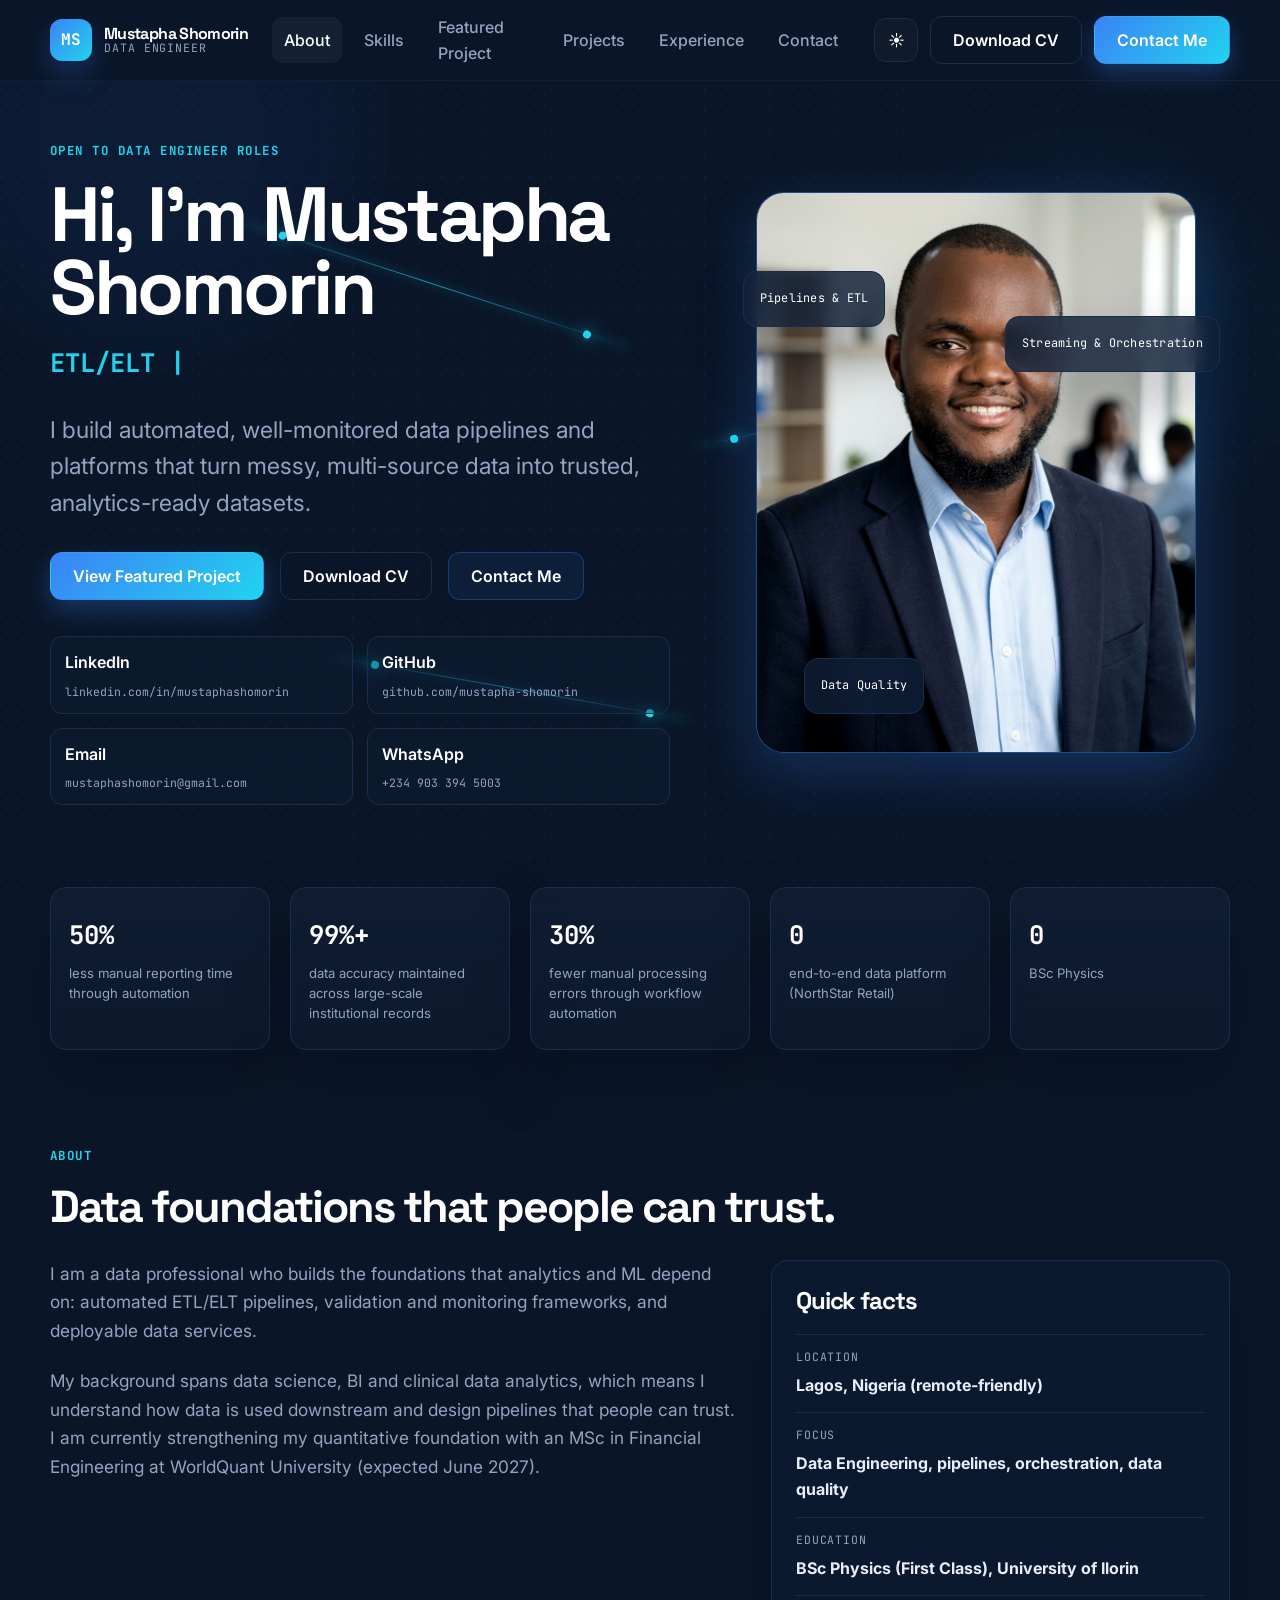
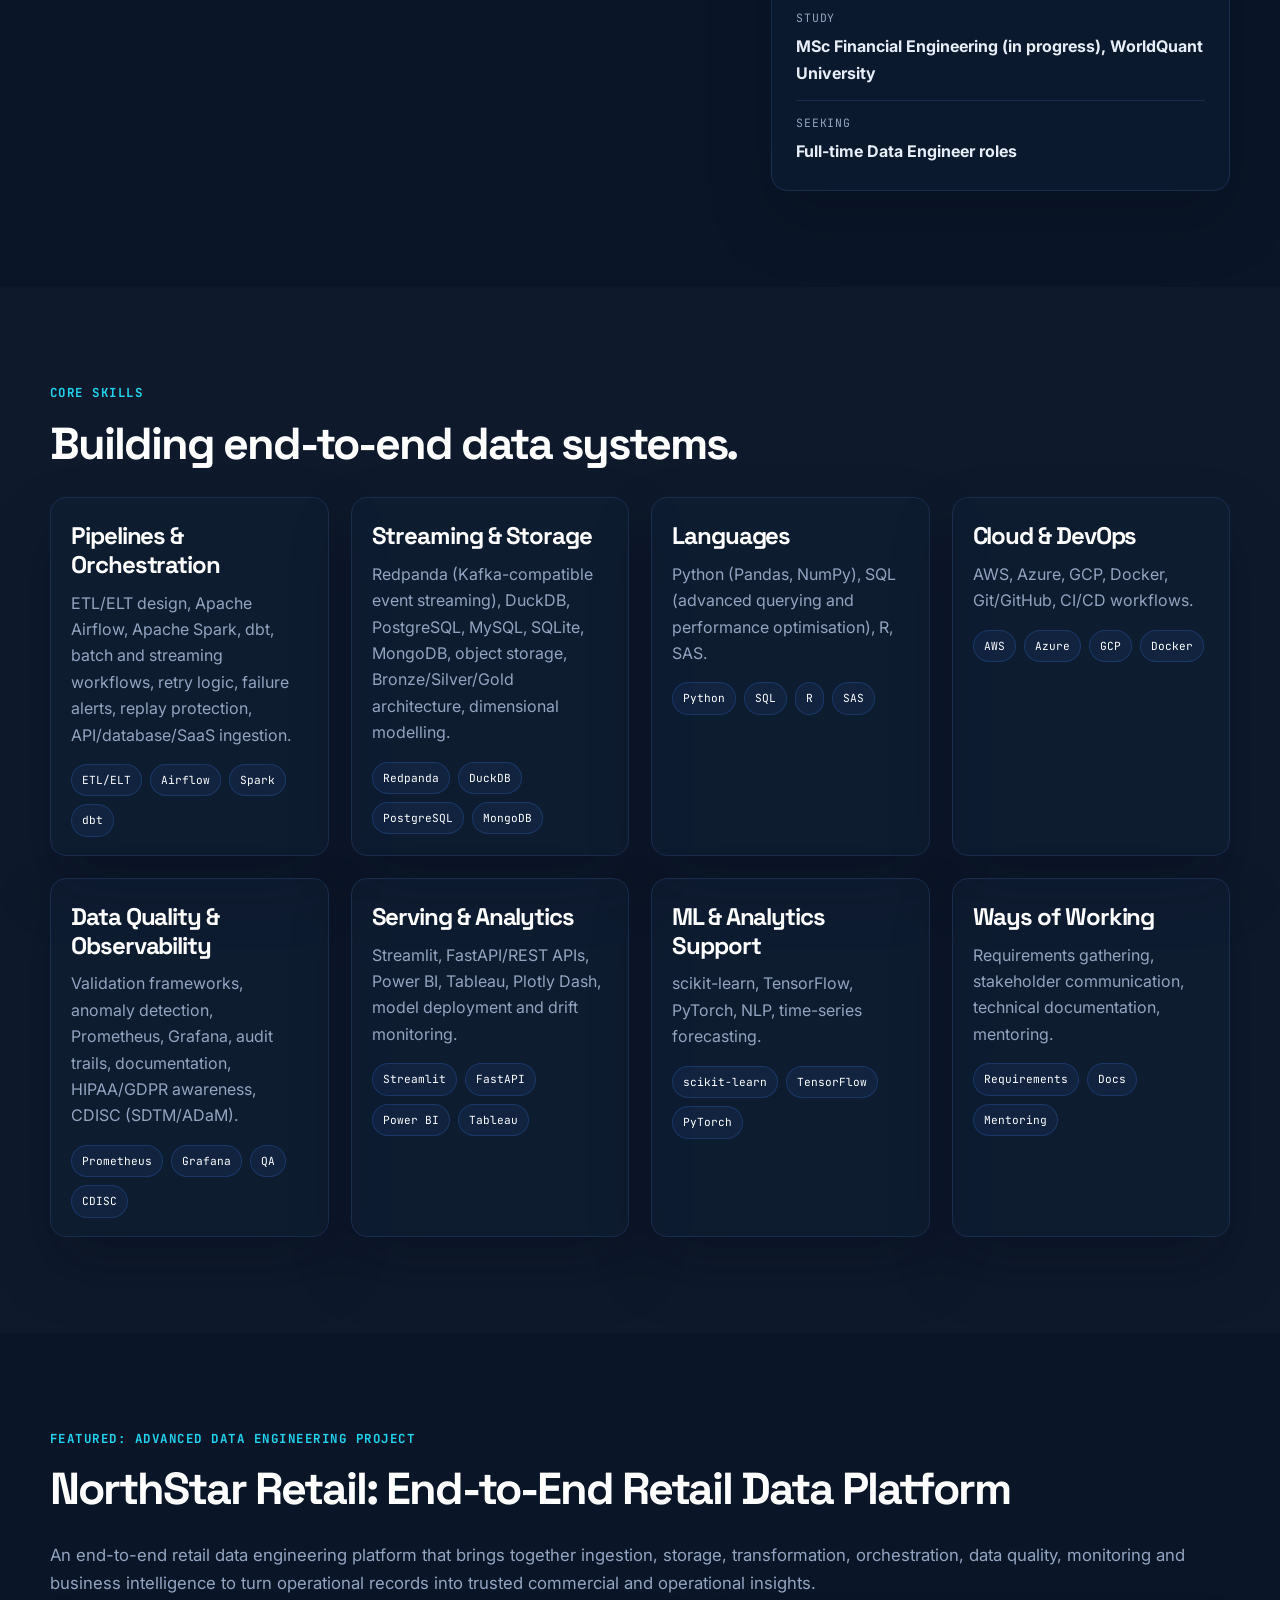
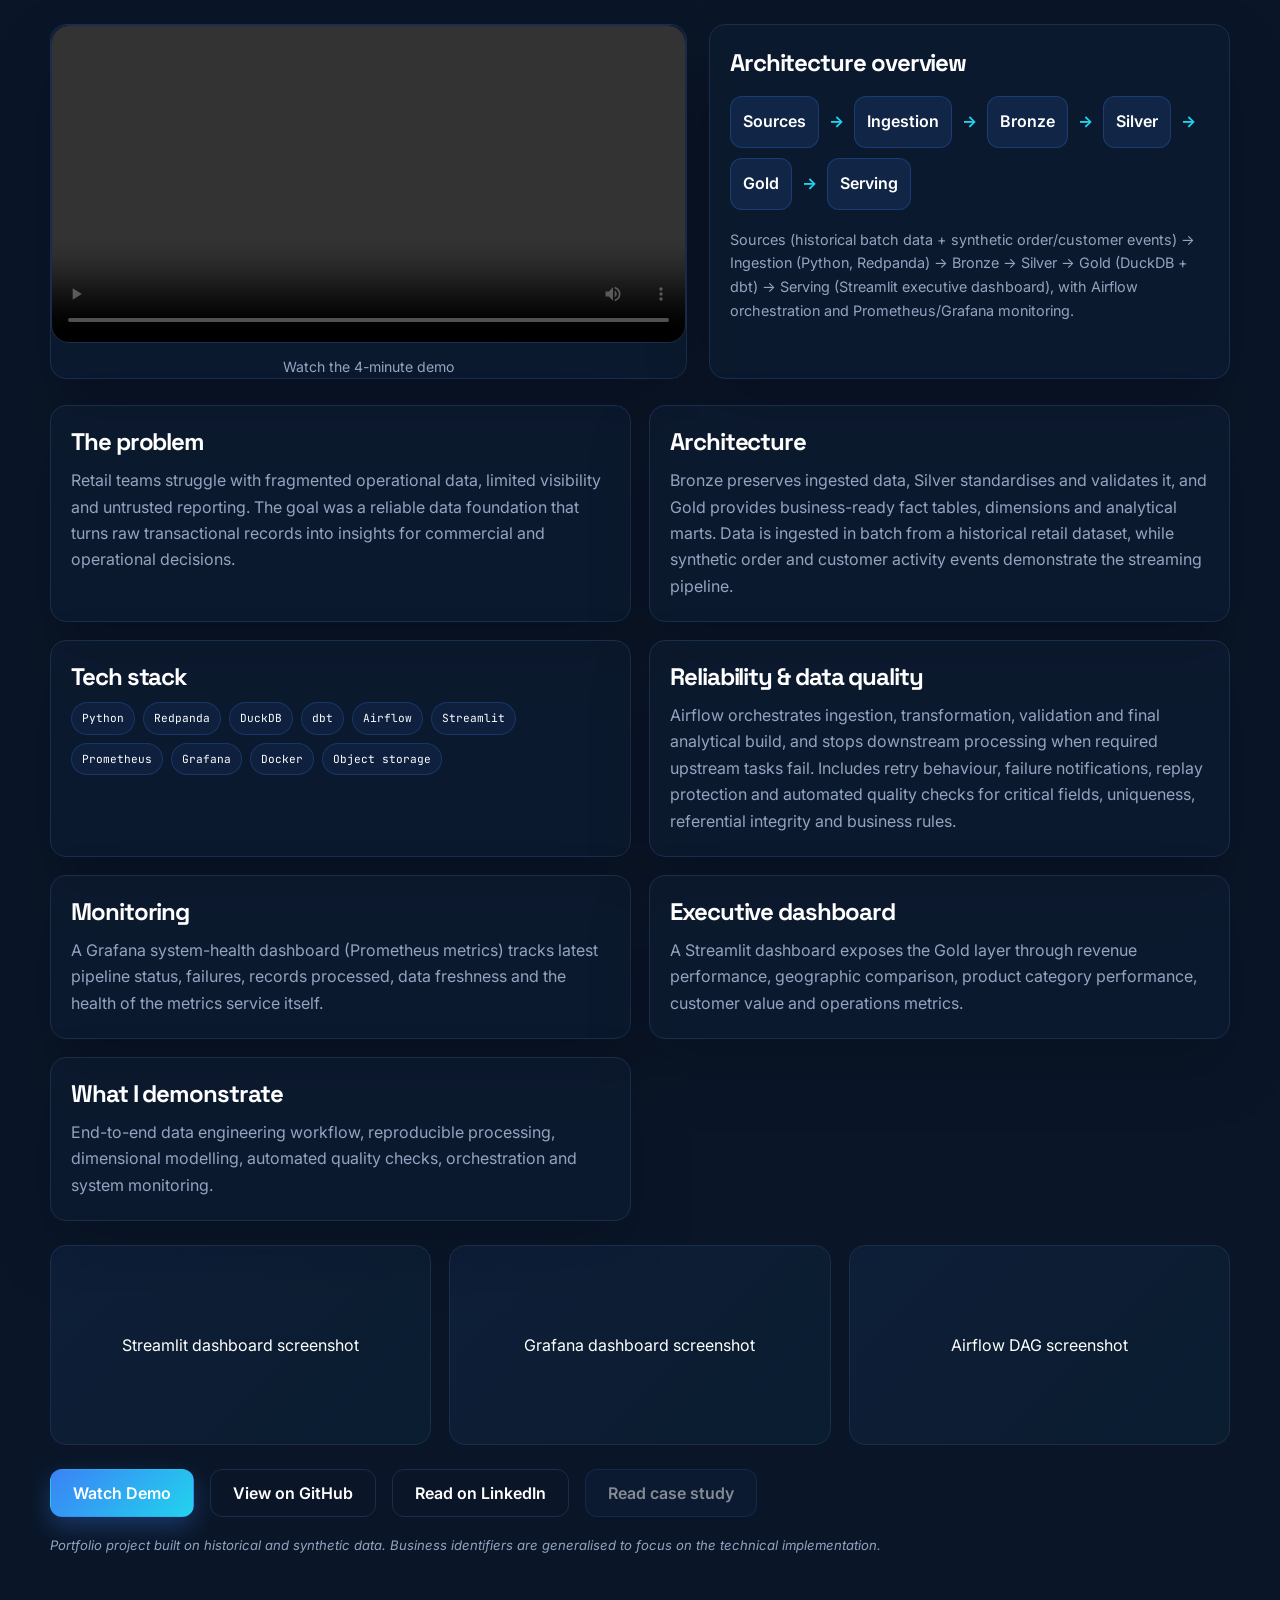
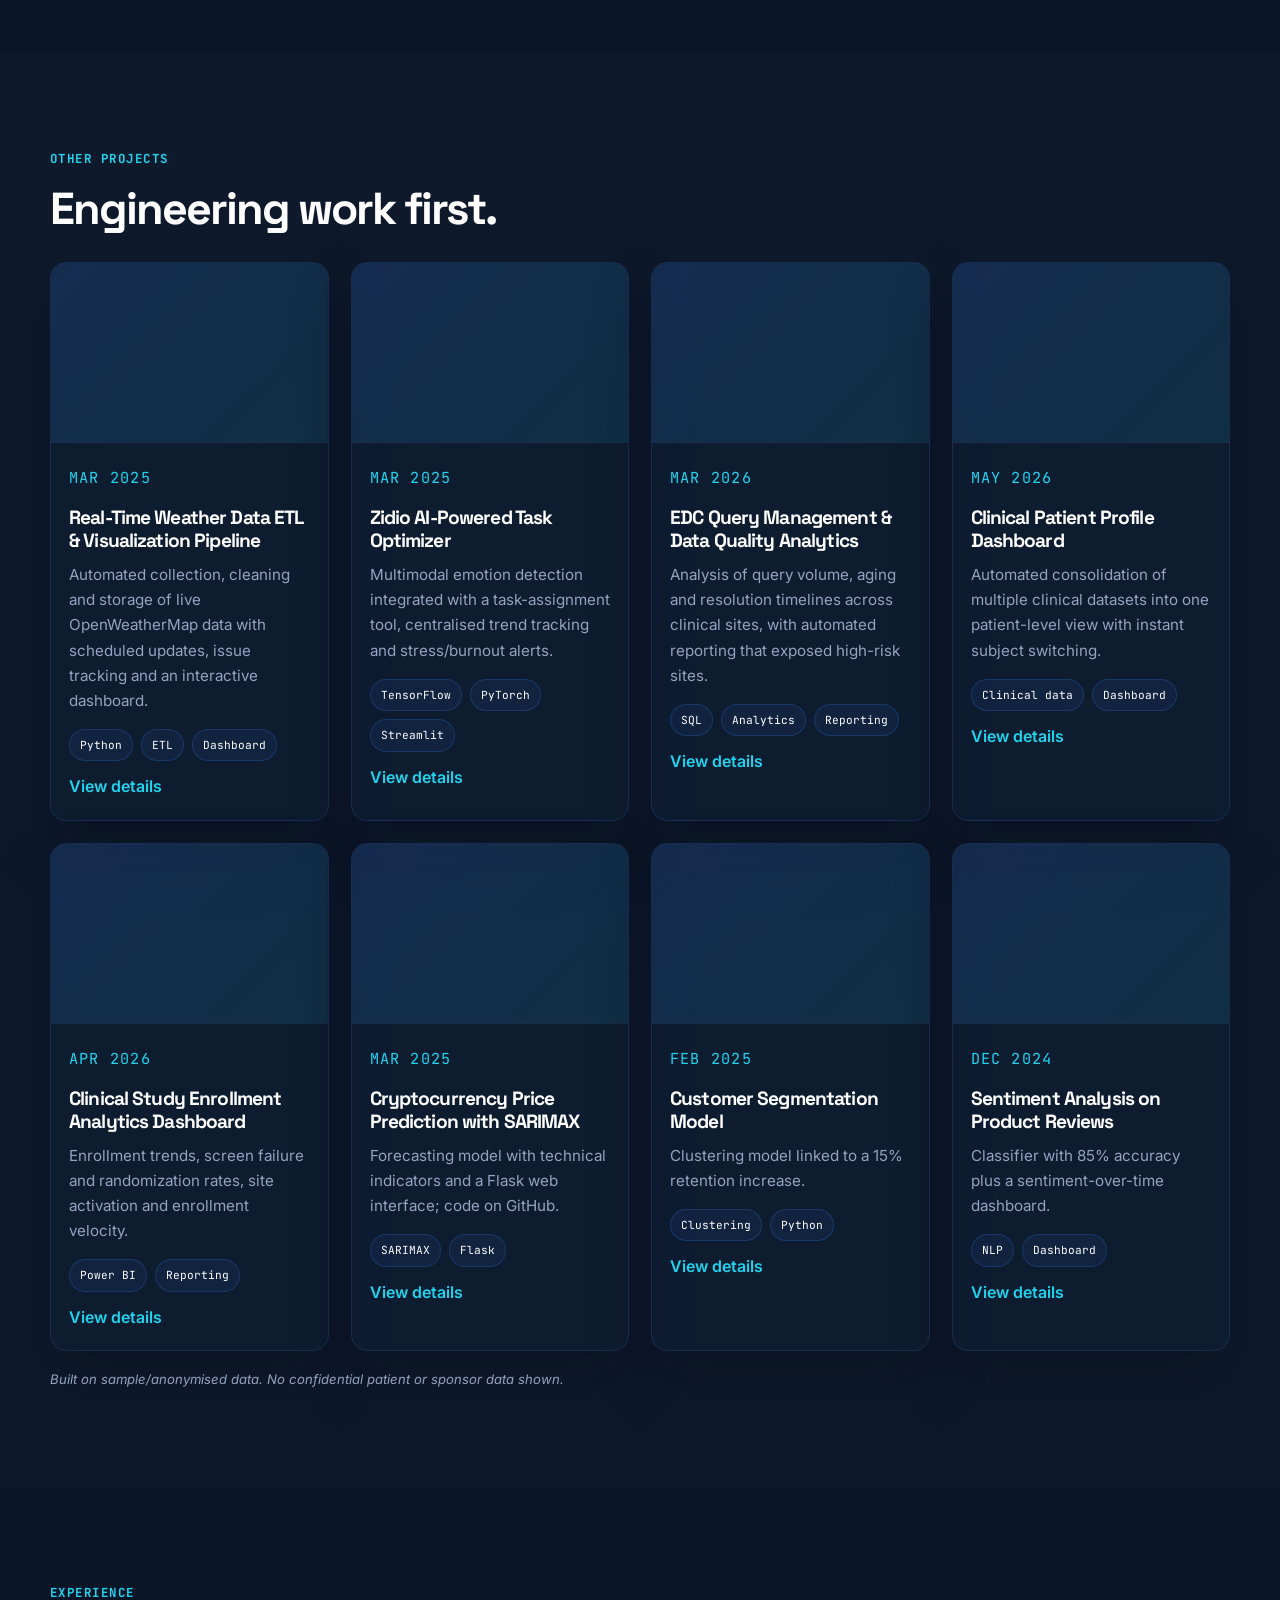
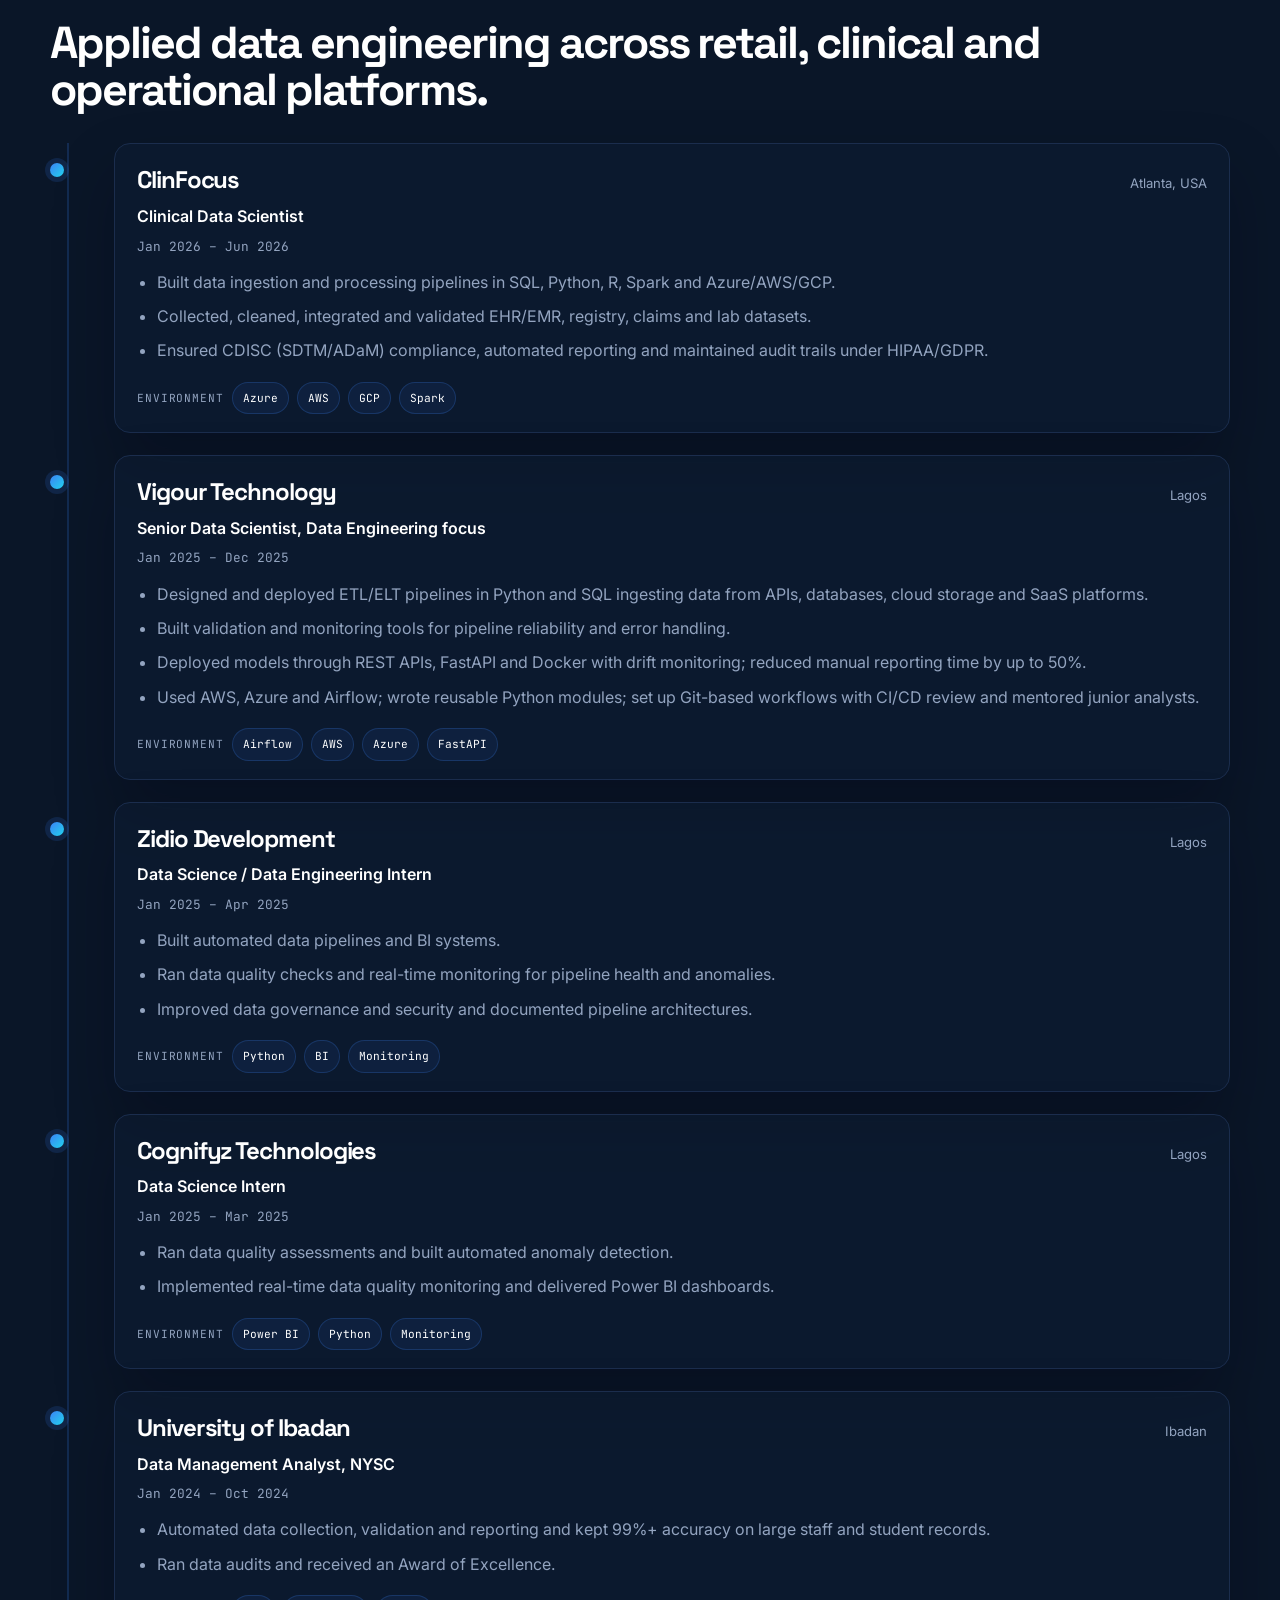
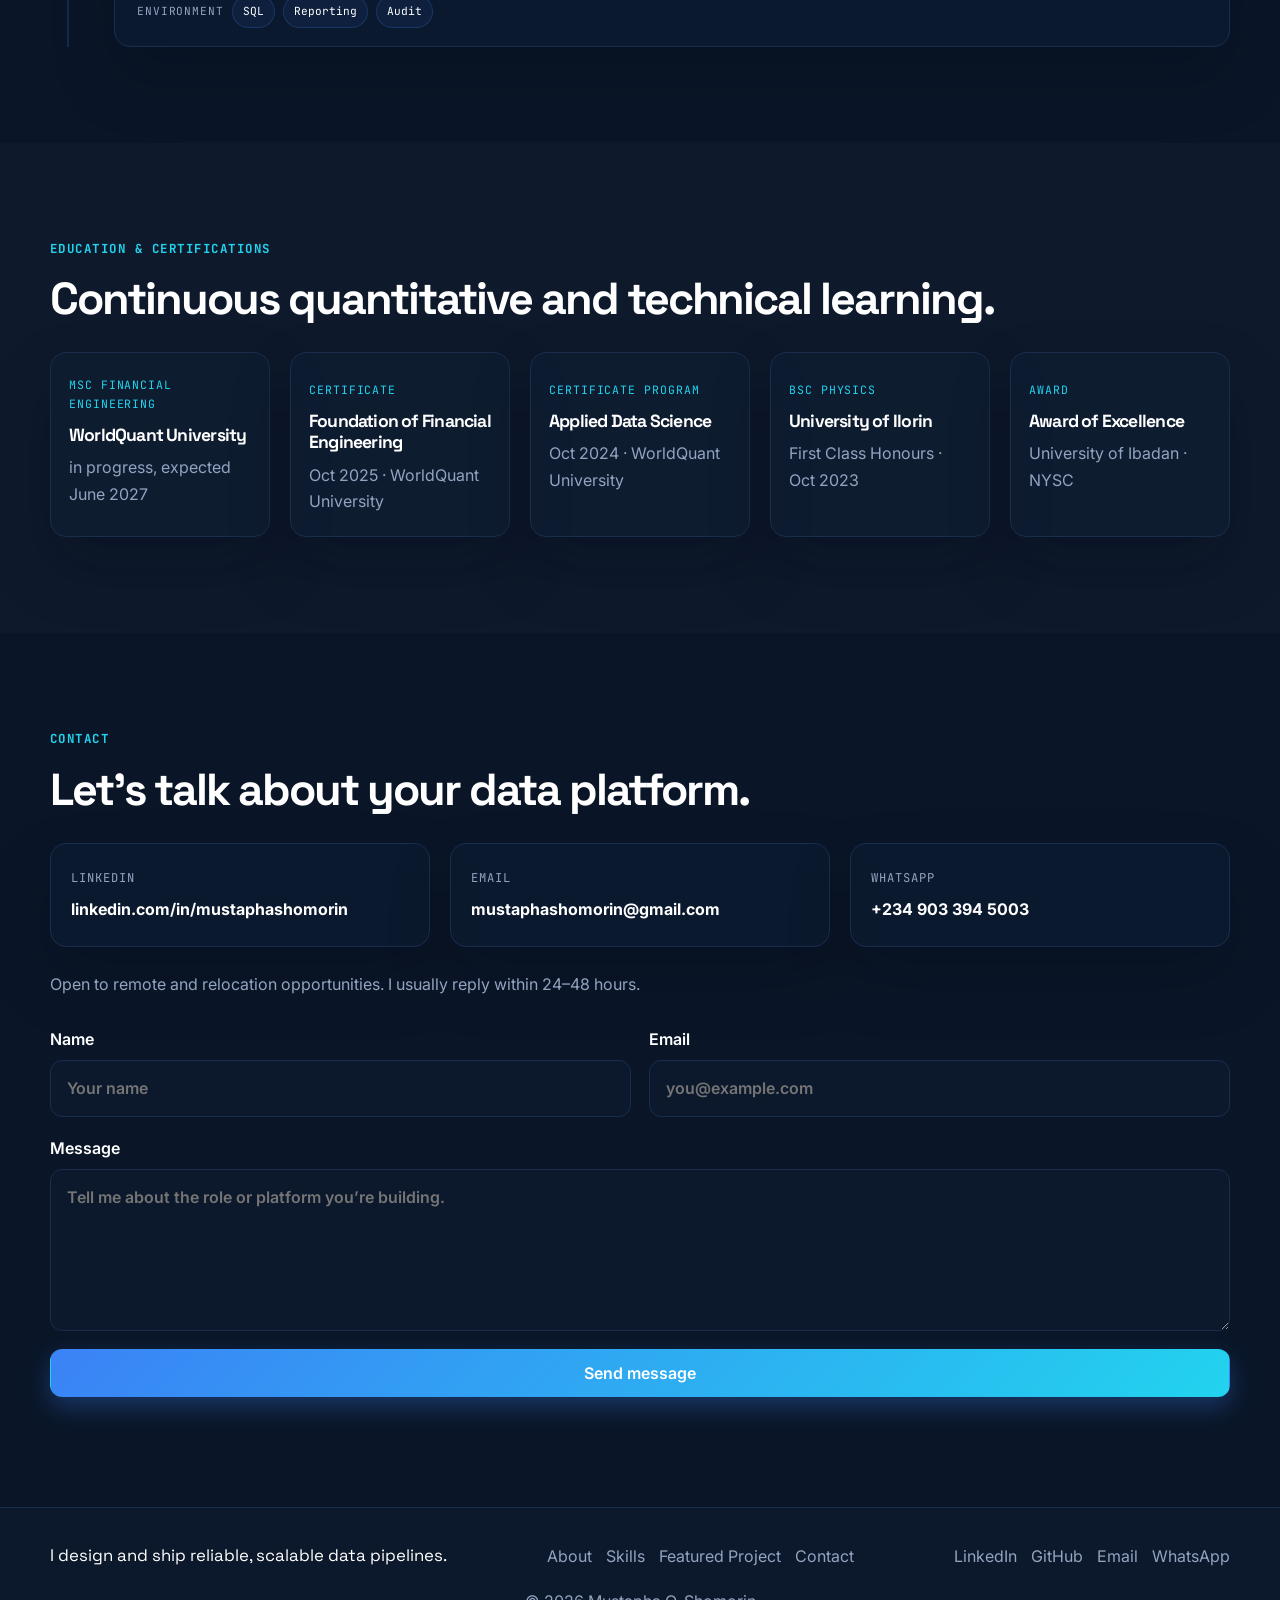
==== index.html @ 8a9c93c8 "Initial portfolio site" ====
<!DOCTYPE html>
<html lang="en">
  <head>
    <meta charset="UTF-8" />
    <meta name="viewport" content="width=device-width, initial-scale=1.0" />
    <title>Mustapha Shomorin | Data Engineer</title>
    <meta
      name="description"
      content="Mustapha Shomorin is a Data Engineer in Lagos, Nigeria building reliable, scalable data pipelines, ETL/ELT pipelines, data quality checks, observability and cloud data platforms."
    />
    <meta name="keywords" content="data engineer, ETL, data pipelines, Airflow, dbt, Python, SQL, data quality, Lagos" />
    <meta property="og:title" content="Mustapha Shomorin | Data Engineer" />
    <meta property="og:description" content="I design and ship reliable, scalable data pipelines, from ingestion to analytics-ready data, quality checks and monitoring." />
    <meta property="og:type" content="website" />
    <meta property="og:image" content="images/MKO.jpg" />
    <link rel="icon" type="image/svg+xml" href="data:image/svg+xml,%3Csvg xmlns='http://www.w3.org/2000/svg' viewBox='0 0 64 64'%3E%3Crect width='64' height='64' rx='14' fill='%233B82F6'/%3E%3Ctext x='50%25' y='50%25' dominant-baseline='middle' text-anchor='middle' fill='white' font-size='28' font-family='Arial, sans-serif' font-weight='700'%3EMS%3C/text%3E%3C/svg%3E" />
    <link rel="preconnect" href="https://fonts.googleapis.com" />
    <link rel="preconnect" href="https://fonts.gstatic.com" crossorigin />
    <link href="https://fonts.googleapis.com/css2?family=Inter:wght@400;500;600;700;800&family=JetBrains+Mono:wght@400;500;600;700&family=Space+Grotesk:wght@500;600;700&display=swap" rel="stylesheet" />
    <link rel="stylesheet" href="assests/style.css" />
    <script defer src="assests/script.js"></script>
  </head>
  <body>
    <header class="site-header">
      <div class="container nav-inner">
        <a class="brand" href="#top" aria-label="Mustapha Shomorin home">
          <span class="brand-mark">MS</span>
          <span class="brand-text">
            <span class="brand-name">Mustapha Shomorin</span>
            <span class="brand-role">Data Engineer</span>
          </span>
        </a>

        <nav class="site-nav" aria-label="Primary navigation">
          <ul class="nav-links" id="navLinks">
            <li><a href="#about">About</a></li>
            <li><a href="#skills">Skills</a></li>
            <li><a href="#featured">Featured Project</a></li>
            <li><a href="Pages/projects.html">Projects</a></li>
            <li><a href="#experience">Experience</a></li>
            <li><a href="#contact">Contact</a></li>
          </ul>
        </nav>

        <div class="nav-actions">
          <button class="icon-button" id="themeToggle" type="button" aria-label="Toggle dark and light mode">
            <span class="theme-icon" aria-hidden="true">☀</span>
          </button>
          <a class="btn btn-secondary" href="Pages/cv.html">Download CV</a>
          <a class="btn btn-primary" href="#contact">Contact Me</a>
        </div>
      </div>
    </header>

    <main id="top">
      <section class="hero section">
        <div class="hero-background" aria-hidden="true">
          <span class="orb orb-one"></span>
          <span class="orb orb-two"></span>
          <div class="data-grid"></div>
          <div class="node-flow node-flow-1"></div>
          <div class="node-flow node-flow-2"></div>
          <div class="node-flow node-flow-3"></div>
        </div>

        <div class="container hero-grid">
          <div class="hero-copy reveal">
            <p class="eyebrow">Open to Data Engineer roles</p>
            <h1>
              Hi, I'm Mustapha Shomorin
            </h1>
            <div class="typing-line" aria-live="polite">
              <span id="typingText">Data Engineer</span>
              <span class="typing-cursor" aria-hidden="true">|</span>
            </div>
            <p class="lead">
              I build automated, well-monitored data pipelines and platforms that turn messy,
              multi-source data into trusted, analytics-ready datasets.
            </p>

            <div class="hero-actions">
              <a class="btn btn-primary" href="#featured">View Featured Project</a>
              <a class="btn btn-secondary" href="Pages/cv.html">Download CV</a>
              <a class="btn btn-ghost" href="#contact">Contact Me</a>
            </div>

            <ul class="social-list" aria-label="Social links">
              <li>
                <a href="https://www.linkedin.com/in/mustaphashomorin/" target="_blank" rel="noreferrer">
                  <span>LinkedIn</span>
                  <small>linkedin.com/in/mustaphashomorin</small>
                </a>
              </li>
              <li>
                <a href="https://github.com/mustapha-shomorin" target="_blank" rel="noreferrer">
                  <span>GitHub</span>
                  <small>github.com/mustapha-shomorin</small>
                </a>
              </li>
              <li>
                <a href="mailto:mustaphashomorin@gmail.com">
                  <span>Email</span>
                  <small>mustaphashomorin@gmail.com</small>
                </a>
              </li>
              <li>
                <a href="https://wa.me/2349033945003?text=Hi%20Mustapha%2C%20I%20saw%20your%20portfolio%20and%20would%20like%20to%20connect." target="_blank" rel="noreferrer">
                  <span>WhatsApp</span>
                  <small>+234 903 394 5003</small>
                </a>
              </li>
            </ul>
          </div>

          <div class="hero-visual reveal">
            <div class="portrait-frame">
              <img
                src="images/MKO.jpg"
                alt="Portrait of Mustapha Shomorin smiling in a navy blazer"
              />
            </div>

            <div class="mini-card card-one">
              <span class="mini-label">Pipelines &amp; ETL</span>
            </div>
            <div class="mini-card card-two">
              <span class="mini-label">Streaming &amp; Orchestration</span>
            </div>
            <div class="mini-card card-three">
              <span class="mini-label">Data Quality</span>
            </div>
          </div>
        </div>
      </section>

      <section class="impact-strip" aria-label="Key impact metrics">
        <div class="container impact-grid">
          <article class="impact-metric reveal">
            <span class="metric"><span class="counter" data-target="50" data-suffix="%">0</span></span>
            <p>less manual reporting time through automation</p>
          </article>
          <article class="impact-metric reveal">
            <span class="metric"><span class="counter" data-target="99" data-suffix="%+">0</span></span>
            <p>data accuracy maintained across large-scale institutional records</p>
          </article>
          <article class="impact-metric reveal">
            <span class="metric"><span class="counter" data-target="30" data-suffix="%">0</span></span>
            <p>fewer manual processing errors through workflow automation</p>
          </article>
          <article class="impact-metric reveal">
            <span class="metric"><span class="counter" data-target="0" data-suffix="">Batch + Streaming</span></span>
            <p>end-to-end data platform (NorthStar Retail)</p>
          </article>
          <article class="impact-metric reveal">
            <span class="metric"><span class="counter" data-target="0" data-suffix="">First Class</span></span>
            <p>BSc Physics</p>
          </article>
        </div>
      </section>

      <section id="about" class="section">
        <div class="container">
          <div class="section-heading reveal">
            <p class="eyebrow">About</p>
            <h2>Data foundations that people can trust.</h2>
          </div>

          <div class="about-grid">
            <div class="about-copy reveal">
              <p>
                I am a data professional who builds the foundations that analytics and ML depend on:
                automated ETL/ELT pipelines, validation and monitoring frameworks, and deployable data services.
              </p>
              <p>
                My background spans data science, BI and clinical data analytics, which means I understand how
                data is used downstream and design pipelines that people can trust. I am currently strengthening my
                quantitative foundation with an MSc in Financial Engineering at WorldQuant University (expected June 2027).
              </p>
            </div>

            <aside class="facts-card reveal">
              <h3>Quick facts</h3>
              <ul>
                <li><span>Location</span><strong>Lagos, Nigeria (remote-friendly)</strong></li>
                <li><span>Focus</span><strong>Data Engineering, pipelines, orchestration, data quality</strong></li>
                <li><span>Education</span><strong>BSc Physics (First Class), University of Ilorin</strong></li>
                <li><span>Study</span><strong>MSc Financial Engineering (in progress), WorldQuant University</strong></li>
                <li><span>Seeking</span><strong>Full-time Data Engineer roles</strong></li>
              </ul>
            </aside>
          </div>
        </div>
      </section>

      <section id="skills" class="section section-soft">
        <div class="container">
          <div class="section-heading reveal">
            <p class="eyebrow">Core skills</p>
            <h2>Building end-to-end data systems.</h2>
          </div>

          <div class="skills-grid">
            <article class="skill-card reveal">
              <h3>Pipelines &amp; Orchestration</h3>
              <p>ETL/ELT design, Apache Airflow, Apache Spark, dbt, batch and streaming workflows, retry logic, failure alerts, replay protection, API/database/SaaS ingestion.</p>
              <div class="badge-row">
                <span class="tech-badge">ETL/ELT</span>
                <span class="tech-badge">Airflow</span>
                <span class="tech-badge">Spark</span>
                <span class="tech-badge">dbt</span>
              </div>
            </article>

            <article class="skill-card reveal">
              <h3>Streaming &amp; Storage</h3>
              <p>Redpanda (Kafka-compatible event streaming), DuckDB, PostgreSQL, MySQL, SQLite, MongoDB, object storage, Bronze/Silver/Gold architecture, dimensional modelling.</p>
              <div class="badge-row">
                <span class="tech-badge">Redpanda</span>
                <span class="tech-badge">DuckDB</span>
                <span class="tech-badge">PostgreSQL</span>
                <span class="tech-badge">MongoDB</span>
              </div>
            </article>

            <article class="skill-card reveal">
              <h3>Languages</h3>
              <p>Python (Pandas, NumPy), SQL (advanced querying and performance optimisation), R, SAS.</p>
              <div class="badge-row">
                <span class="tech-badge">Python</span>
                <span class="tech-badge">SQL</span>
                <span class="tech-badge">R</span>
                <span class="tech-badge">SAS</span>
              </div>
            </article>

            <article class="skill-card reveal">
              <h3>Cloud &amp; DevOps</h3>
              <p>AWS, Azure, GCP, Docker, Git/GitHub, CI/CD workflows.</p>
              <div class="badge-row">
                <span class="tech-badge">AWS</span>
                <span class="tech-badge">Azure</span>
                <span class="tech-badge">GCP</span>
                <span class="tech-badge">Docker</span>
              </div>
            </article>

            <article class="skill-card reveal">
              <h3>Data Quality &amp; Observability</h3>
              <p>Validation frameworks, anomaly detection, Prometheus, Grafana, audit trails, documentation, HIPAA/GDPR awareness, CDISC (SDTM/ADaM).</p>
              <div class="badge-row">
                <span class="tech-badge">Prometheus</span>
                <span class="tech-badge">Grafana</span>
                <span class="tech-badge">QA</span>
                <span class="tech-badge">CDISC</span>
              </div>
            </article>

            <article class="skill-card reveal">
              <h3>Serving &amp; Analytics</h3>
              <p>Streamlit, FastAPI/REST APIs, Power BI, Tableau, Plotly Dash, model deployment and drift monitoring.</p>
              <div class="badge-row">
                <span class="tech-badge">Streamlit</span>
                <span class="tech-badge">FastAPI</span>
                <span class="tech-badge">Power BI</span>
                <span class="tech-badge">Tableau</span>
              </div>
            </article>

            <article class="skill-card reveal">
              <h3>ML &amp; Analytics Support</h3>
              <p>scikit-learn, TensorFlow, PyTorch, NLP, time-series forecasting.</p>
              <div class="badge-row">
                <span class="tech-badge">scikit-learn</span>
                <span class="tech-badge">TensorFlow</span>
                <span class="tech-badge">PyTorch</span>
              </div>
            </article>

            <article class="skill-card reveal">
              <h3>Ways of Working</h3>
              <p>Requirements gathering, stakeholder communication, technical documentation, mentoring.</p>
              <div class="badge-row">
                <span class="tech-badge">Requirements</span>
                <span class="tech-badge">Docs</span>
                <span class="tech-badge">Mentoring</span>
              </div>
            </article>
          </div>
        </div>
      </section>

      <section id="featured" class="section">
        <div class="container">
          <div class="section-heading reveal">
            <p class="eyebrow">Featured: Advanced Data Engineering Project</p>
            <h2>NorthStar Retail: End-to-End Retail Data Platform</h2>
          </div>

          <div class="featured-summary reveal">
            <p>
              An end-to-end retail data engineering platform that brings together ingestion,
              storage, transformation, orchestration, data quality, monitoring and business intelligence
              to turn operational records into trusted commercial and operational insights.
            </p>
          </div>

          <div class="featured-grid reveal">
            <div class="media-card">
              <div class="video-placeholder">
                <video controls playsinline preload="metadata" src="demo/NorthStar_Demo.mkv" aria-label="NorthStar Retail demo video"></video>
              </div>
              <p class="caption">Watch the 4-minute demo</p>
            </div>

            <div class="architecture-card">
              <h3>Architecture overview</h3>
              <div class="architecture-flow">
                <div class="flow-step">Sources</div>
                <div class="flow-arrow">→</div>
                <div class="flow-step">Ingestion</div>
                <div class="flow-arrow">→</div>
                <div class="flow-step">Bronze</div>
                <div class="flow-arrow">→</div>
                <div class="flow-step">Silver</div>
                <div class="flow-arrow">→</div>
                <div class="flow-step">Gold</div>
                <div class="flow-arrow">→</div>
                <div class="flow-step">Serving</div>
              </div>
              <p class="small-note">Sources (historical batch data + synthetic order/customer events) → Ingestion (Python, Redpanda) → Bronze → Silver → Gold (DuckDB + dbt) → Serving (Streamlit executive dashboard), with Airflow orchestration and Prometheus/Grafana monitoring.</p>
            </div>
          </div>

          <div class="case-study-box reveal">
            <article class="case-block">
              <h3>The problem</h3>
              <p>Retail teams struggle with fragmented operational data, limited visibility and untrusted reporting. The goal was a reliable data foundation that turns raw transactional records into insights for commercial and operational decisions.</p>
            </article>
            <article class="case-block">
              <h3>Architecture</h3>
              <p>Bronze preserves ingested data, Silver standardises and validates it, and Gold provides business-ready fact tables, dimensions and analytical marts. Data is ingested in batch from a historical retail dataset, while synthetic order and customer activity events demonstrate the streaming pipeline.</p>
            </article>
            <article class="case-block">
              <h3>Tech stack</h3>
              <div class="badge-row">
                <span class="tech-badge">Python</span>
                <span class="tech-badge">Redpanda</span>
                <span class="tech-badge">DuckDB</span>
                <span class="tech-badge">dbt</span>
                <span class="tech-badge">Airflow</span>
                <span class="tech-badge">Streamlit</span>
                <span class="tech-badge">Prometheus</span>
                <span class="tech-badge">Grafana</span>
                <span class="tech-badge">Docker</span>
                <span class="tech-badge">Object storage</span>
              </div>
            </article>
            <article class="case-block">
              <h3>Reliability &amp; data quality</h3>
              <p>Airflow orchestrates ingestion, transformation, validation and final analytical build, and stops downstream processing when required upstream tasks fail. Includes retry behaviour, failure notifications, replay protection and automated quality checks for critical fields, uniqueness, referential integrity and business rules.</p>
            </article>
            <article class="case-block">
              <h3>Monitoring</h3>
              <p>A Grafana system-health dashboard (Prometheus metrics) tracks latest pipeline status, failures, records processed, data freshness and the health of the metrics service itself.</p>
            </article>
            <article class="case-block">
              <h3>Executive dashboard</h3>
              <p>A Streamlit dashboard exposes the Gold layer through revenue performance, geographic comparison, product category performance, customer value and operations metrics.</p>
            </article>
            <article class="case-block">
              <h3>What I demonstrate</h3>
              <p>End-to-end data engineering workflow, reproducible processing, dimensional modelling, automated quality checks, orchestration and system monitoring.</p>
            </article>
          </div>

          <div class="screenshot-row reveal">
            <div class="screenshot-slot">
              <span>Streamlit dashboard screenshot</span>
            </div>
            <div class="screenshot-slot">
              <span>Grafana dashboard screenshot</span>
            </div>
            <div class="screenshot-slot">
              <span>Airflow DAG screenshot</span>
            </div>
          </div>

          <div class="featured-actions reveal">
            <a class="btn btn-primary" href="demo/NorthStar_Demo.mkv" target="_blank" rel="noreferrer">Watch Demo</a>
            <a class="btn btn-secondary" href="https://github.com/mustapha-shomorin" target="_blank" rel="noreferrer">View on GitHub</a>
            <a class="btn btn-secondary" href="https://www.linkedin.com/in/mustaphashomorin/" target="_blank" rel="noreferrer">Read on LinkedIn</a>
            <a class="btn btn-ghost disabled" href="Pages/case-study.html">Read case study</a>
          </div>

          <p class="disclaimer reveal">Portfolio project built on historical and synthetic data. Business identifiers are generalised to focus on the technical implementation.</p>
        </div>
      </section>

      <section id="projects" class="section section-soft">
        <div class="container">
          <div class="section-heading reveal">
            <p class="eyebrow">Other projects</p>
            <h2>Engineering work first.</h2>
          </div>

          <div class="project-grid">
            <article class="project-card reveal">
              <div class="project-thumb thumb-one"></div>
              <div class="project-body">
                <p class="project-date">Mar 2025</p>
                <h3>Real-Time Weather Data ETL &amp; Visualization Pipeline</h3>
                <p>Automated collection, cleaning and storage of live OpenWeatherMap data with scheduled updates, issue tracking and an interactive dashboard.</p>
                <div class="badge-row">
                  <span class="tech-badge">Python</span>
                  <span class="tech-badge">ETL</span>
                  <span class="tech-badge">Dashboard</span>
                </div>
                <a href="Pages/projects.html" class="text-link">View details</a>
              </div>
            </article>

            <article class="project-card reveal">
              <div class="project-thumb thumb-two"></div>
              <div class="project-body">
                <p class="project-date">Mar 2025</p>
                <h3>Zidio AI-Powered Task Optimizer</h3>
                <p>Multimodal emotion detection integrated with a task-assignment tool, centralised trend tracking and stress/burnout alerts.</p>
                <div class="badge-row">
                  <span class="tech-badge">TensorFlow</span>
                  <span class="tech-badge">PyTorch</span>
                  <span class="tech-badge">Streamlit</span>
                </div>
                <a href="Pages/projects.html" class="text-link">View details</a>
              </div>
            </article>

            <article class="project-card reveal">
              <div class="project-thumb thumb-three"></div>
              <div class="project-body">
                <p class="project-date">Mar 2026</p>
                <h3>EDC Query Management &amp; Data Quality Analytics</h3>
                <p>Analysis of query volume, aging and resolution timelines across clinical sites, with automated reporting that exposed high-risk sites.</p>
                <div class="badge-row">
                  <span class="tech-badge">SQL</span>
                  <span class="tech-badge">Analytics</span>
                  <span class="tech-badge">Reporting</span>
                </div>
                <a href="Pages/projects.html" class="text-link">View details</a>
              </div>
            </article>

            <article class="project-card reveal">
              <div class="project-thumb thumb-four"></div>
              <div class="project-body">
                <p class="project-date">May 2026</p>
                <h3>Clinical Patient Profile Dashboard</h3>
                <p>Automated consolidation of multiple clinical datasets into one patient-level view with instant subject switching.</p>
                <div class="badge-row">
                  <span class="tech-badge">Clinical data</span>
                  <span class="tech-badge">Dashboard</span>
                </div>
                <a href="Pages/projects.html" class="text-link">View details</a>
              </div>
            </article>

            <article class="project-card reveal">
              <div class="project-thumb thumb-five"></div>
              <div class="project-body">
                <p class="project-date">Apr 2026</p>
                <h3>Clinical Study Enrollment Analytics Dashboard</h3>
                <p>Enrollment trends, screen failure and randomization rates, site activation and enrollment velocity.</p>
                <div class="badge-row">
                  <span class="tech-badge">Power BI</span>
                  <span class="tech-badge">Reporting</span>
                </div>
                <a href="Pages/projects.html" class="text-link">View details</a>
              </div>
            </article>

            <article class="project-card reveal">
              <div class="project-thumb thumb-six"></div>
              <div class="project-body">
                <p class="project-date">Mar 2025</p>
                <h3>Cryptocurrency Price Prediction with SARIMAX</h3>
                <p>Forecasting model with technical indicators and a Flask web interface; code on GitHub.</p>
                <div class="badge-row">
                  <span class="tech-badge">SARIMAX</span>
                  <span class="tech-badge">Flask</span>
                </div>
                <a href="Pages/projects.html" class="text-link">View details</a>
              </div>
            </article>

            <article class="project-card reveal">
              <div class="project-thumb thumb-seven"></div>
              <div class="project-body">
                <p class="project-date">Feb 2025</p>
                <h3>Customer Segmentation Model</h3>
                <p>Clustering model linked to a 15% retention increase.</p>
                <div class="badge-row">
                  <span class="tech-badge">Clustering</span>
                  <span class="tech-badge">Python</span>
                </div>
                <a href="Pages/projects.html" class="text-link">View details</a>
              </div>
            </article>

            <article class="project-card reveal">
              <div class="project-thumb thumb-eight"></div>
              <div class="project-body">
                <p class="project-date">Dec 2024</p>
                <h3>Sentiment Analysis on Product Reviews</h3>
                <p>Classifier with 85% accuracy plus a sentiment-over-time dashboard.</p>
                <div class="badge-row">
                  <span class="tech-badge">NLP</span>
                  <span class="tech-badge">Dashboard</span>
                </div>
                <a href="Pages/projects.html" class="text-link">View details</a>
              </div>
            </article>
          </div>

          <p class="disclaimer reveal">Built on sample/anonymised data. No confidential patient or sponsor data shown.</p>
        </div>
      </section>

      <section id="experience" class="section">
        <div class="container">
          <div class="section-heading reveal">
            <p class="eyebrow">Experience</p>
            <h2>Applied data engineering across retail, clinical and operational platforms.</h2>
          </div>

          <div class="timeline reveal">
            <article class="timeline-item">
              <div class="timeline-marker"></div>
              <div class="timeline-content">
                <div class="timeline-header">
                  <h3>ClinFocus</h3>
                  <span>Atlanta, USA</span>
                </div>
                <p class="role">Clinical Data Scientist</p>
                <p class="dates">Jan 2026 – Jun 2026</p>
                <ul>
                  <li>Built data ingestion and processing pipelines in SQL, Python, R, Spark and Azure/AWS/GCP.</li>
                  <li>Collected, cleaned, integrated and validated EHR/EMR, registry, claims and lab datasets.</li>
                  <li>Ensured CDISC (SDTM/ADaM) compliance, automated reporting and maintained audit trails under HIPAA/GDPR.</li>
                </ul>
                <div class="env-row"><span class="env-tag">Environment</span><span class="tag-inline">Azure</span><span class="tag-inline">AWS</span><span class="tag-inline">GCP</span><span class="tag-inline">Spark</span></div>
              </div>
            </article>

            <article class="timeline-item">
              <div class="timeline-marker"></div>
              <div class="timeline-content">
                <div class="timeline-header">
                  <h3>Vigour Technology</h3>
                  <span>Lagos</span>
                </div>
                <p class="role">Senior Data Scientist, Data Engineering focus</p>
                <p class="dates">Jan 2025 – Dec 2025</p>
                <ul>
                  <li>Designed and deployed ETL/ELT pipelines in Python and SQL ingesting data from APIs, databases, cloud storage and SaaS platforms.</li>
                  <li>Built validation and monitoring tools for pipeline reliability and error handling.</li>
                  <li>Deployed models through REST APIs, FastAPI and Docker with drift monitoring; reduced manual reporting time by up to 50%.</li>
                  <li>Used AWS, Azure and Airflow; wrote reusable Python modules; set up Git-based workflows with CI/CD review and mentored junior analysts.</li>
                </ul>
                <div class="env-row"><span class="env-tag">Environment</span><span class="tag-inline">Airflow</span><span class="tag-inline">AWS</span><span class="tag-inline">Azure</span><span class="tag-inline">FastAPI</span></div>
              </div>
            </article>

            <article class="timeline-item">
              <div class="timeline-marker"></div>
              <div class="timeline-content">
                <div class="timeline-header">
                  <h3>Zidio Development</h3>
                  <span>Lagos</span>
                </div>
                <p class="role">Data Science / Data Engineering Intern</p>
                <p class="dates">Jan 2025 – Apr 2025</p>
                <ul>
                  <li>Built automated data pipelines and BI systems.</li>
                  <li>Ran data quality checks and real-time monitoring for pipeline health and anomalies.</li>
                  <li>Improved data governance and security and documented pipeline architectures.</li>
                </ul>
                <div class="env-row"><span class="env-tag">Environment</span><span class="tag-inline">Python</span><span class="tag-inline">BI</span><span class="tag-inline">Monitoring</span></div>
              </div>
            </article>

            <article class="timeline-item">
              <div class="timeline-marker"></div>
              <div class="timeline-content">
                <div class="timeline-header">
                  <h3>Cognifyz Technologies</h3>
                  <span>Lagos</span>
                </div>
                <p class="role">Data Science Intern</p>
                <p class="dates">Jan 2025 – Mar 2025</p>
                <ul>
                  <li>Ran data quality assessments and built automated anomaly detection.</li>
                  <li>Implemented real-time data quality monitoring and delivered Power BI dashboards.</li>
                </ul>
                <div class="env-row"><span class="env-tag">Environment</span><span class="tag-inline">Power BI</span><span class="tag-inline">Python</span><span class="tag-inline">Monitoring</span></div>
              </div>
            </article>

            <article class="timeline-item">
              <div class="timeline-marker"></div>
              <div class="timeline-content">
                <div class="timeline-header">
                  <h3>University of Ibadan</h3>
                  <span>Ibadan</span>
                </div>
                <p class="role">Data Management Analyst, NYSC</p>
                <p class="dates">Jan 2024 – Oct 2024</p>
                <ul>
                  <li>Automated data collection, validation and reporting and kept 99%+ accuracy on large staff and student records.</li>
                  <li>Ran data audits and received an Award of Excellence.</li>
                </ul>
                <div class="env-row"><span class="env-tag">Environment</span><span class="tag-inline">SQL</span><span class="tag-inline">Reporting</span><span class="tag-inline">Audit</span></div>
              </div>
            </article>
          </div>
        </div>
      </section>

      <section class="section section-soft" id="education">
        <div class="container">
          <div class="section-heading reveal">
            <p class="eyebrow">Education &amp; certifications</p>
            <h2>Continuous quantitative and technical learning.</h2>
          </div>

          <div class="edu-grid">
            <article class="edu-card reveal">
              <span class="edu-label">MSc Financial Engineering</span>
              <h3>WorldQuant University</h3>
              <p>in progress, expected June 2027</p>
            </article>
            <article class="edu-card reveal">
              <span class="edu-label">Certificate</span>
              <h3>Foundation of Financial Engineering</h3>
              <p>Oct 2025 · WorldQuant University</p>
            </article>
            <article class="edu-card reveal">
              <span class="edu-label">Certificate Program</span>
              <h3>Applied Data Science</h3>
              <p>Oct 2024 · WorldQuant University</p>
            </article>
            <article class="edu-card reveal">
              <span class="edu-label">BSc Physics</span>
              <h3>University of Ilorin</h3>
              <p>First Class Honours · Oct 2023</p>
            </article>
            <article class="edu-card reveal">
              <span class="edu-label">Award</span>
              <h3>Award of Excellence</h3>
              <p>University of Ibadan · NYSC</p>
            </article>
          </div>
        </div>
      </section>

      <section id="contact" class="section contact-section">
        <div class="container">
          <div class="section-heading reveal">
            <p class="eyebrow">Contact</p>
            <h2>Let’s talk about your data platform.</h2>
          </div>

          <div class="contact-grid reveal">
            <a class="contact-card" href="https://www.linkedin.com/in/mustaphashomorin/" target="_blank" rel="noreferrer">
              <span class="contact-type">LinkedIn</span>
              <strong>linkedin.com/in/mustaphashomorin</strong>
            </a>
            <a class="contact-card" href="mailto:mustaphashomorin@gmail.com">
              <span class="contact-type">Email</span>
              <strong>mustaphashomorin@gmail.com</strong>
            </a>
            <a class="contact-card" href="https://wa.me/2349033945003?text=Hi%20Mustapha%2C%20I%20saw%20your%20portfolio%20and%20would%20like%20to%20connect." target="_blank" rel="noreferrer">
              <span class="contact-type">WhatsApp</span>
              <strong>+234 903 394 5003</strong>
            </a>
          </div>

          <div class="contact-note reveal">
            Open to remote and relocation opportunities. I usually reply within 24–48 hours.
          </div>

          <form class="contact-form reveal" action="#" method="post">
            <div class="field-row">
              <label>
                <span>Name</span>
                <input type="text" name="name" placeholder="Your name" />
              </label>
              <label>
                <span>Email</span>
                <input type="email" name="email" placeholder="you@example.com" />
              </label>
            </div>
            <label>
              <span>Message</span>
              <textarea name="message" rows="5" placeholder="Tell me about the role or platform you’re building."></textarea>
            </label>
            <button class="btn btn-primary" type="submit">Send message</button>
          </form>
        </div>
      </section>
    </main>

    <footer class="site-footer">
      <div class="container footer-grid">
        <div>
          <p class="footer-tagline">I design and ship reliable, scalable data pipelines.</p>
        </div>
        <div class="footer-links">
          <a href="#about">About</a>
          <a href="#skills">Skills</a>
          <a href="#featured">Featured Project</a>
          <a href="#contact">Contact</a>
        </div>
        <div class="footer-socials">
          <a href="https://www.linkedin.com/in/mustaphashomorin/" aria-label="LinkedIn">LinkedIn</a>
          <a href="https://github.com/mustapha-shomorin" aria-label="GitHub">GitHub</a>
          <a href="mailto:mustaphashomorin@gmail.com" aria-label="Email">Email</a>
          <a href="https://wa.me/2349033945003?text=Hi%20Mustapha%2C%20I%20saw%20your%20portfolio%20and%20would%20like%20to%20connect." aria-label="WhatsApp">WhatsApp</a>
        </div>
      </div>
      <div class="container footer-bottom">
        <p>© 2026 Mustapha O. Shomorin</p>
      </div>
    </footer>

    <button class="back-to-top" type="button" aria-label="Back to top">↑</button>
  </body>
</html>
---- assests/style.css ----
:root {
  --bg: #0a1628;
  --bg-alt: #0c1d33;
  --surface: #0f1f38;
  --surface-strong: #12273f;
  --card: rgba(17, 31, 53, 0.72);
  --border: #1b2d4d;
  --text: #e8eef9;
  --text-strong: #ffffff;
  --muted: #93a4c0;
  --accent: #3b82f6;
  --accent-strong: #255ee7;
  --cyan: #22d3ee;
  --amber: #fbbf24;
  --shadow: 0 30px 60px rgba(2, 6, 23, 0.28);
  --grid: rgba(59, 130, 246, 0.12);
  --head: 'Space Grotesk', 'Segoe UI', sans-serif;
  --body: 'Inter', 'Segoe UI', sans-serif;
  --mono: 'JetBrains Mono', 'SFMono-Regular', monospace;
  --radius: 16px;
  --radius-sm: 12px;
  --container: 1180px;
  --transition: 220ms ease;
}

[data-theme='light'] {
  --bg: #f7f9fc;
  --bg-alt: #edf3fb;
  --surface: #ffffff;
  --surface-strong: #edf2f9;
  --card: rgba(255, 255, 255, 0.9);
  --border: #d6e0ee;
  --text: #0b1b33;
  --text-strong: #081a2f;
  --muted: #5b6e8c;
  --shadow: 0 25px 60px rgba(15, 23, 42, 0.08);
  --grid: rgba(59, 130, 246, 0.08);
}

* {
  box-sizing: border-box;
}

html {
  scroll-behavior: smooth;
}

body {
  margin: 0;
  font-family: var(--body);
  background: var(--bg);
  color: var(--text);
  line-height: 1.65;
  text-rendering: optimizeLegibility;
  -webkit-font-smoothing: antialiased;
}

body::before {
  content: '';
  position: fixed;
  inset: 0;
  background-image: radial-gradient(circle at 1px 1px, var(--grid) 1px, transparent 0);
  background-size: 22px 22px;
  opacity: 0.55;
  pointer-events: none;
  z-index: 0;
}

img {
  max-width: 100%;
  display: block;
}

a {
  color: inherit;
  text-decoration: none;
}

button,
input,
textarea {
  font: inherit;
}

button {
  cursor: pointer;
}

main,
footer,
header {
  position: relative;
  z-index: 1;
}

.container {
  width: min(var(--container), calc(100% - 32px));
  margin: 0 auto;
}

.section {
  padding: 96px 0;
}

.section-soft {
  background: rgba(148, 163, 184, 0.03);
}

.eyebrow {
  margin: 0 0 16px;
  color: var(--cyan);
  font-size: 0.78rem;
  font-weight: 700;
  letter-spacing: 0.12em;
  text-transform: uppercase;
  font-family: var(--mono);
}

h1, h2, h3 {
  margin: 0;
  font-family: var(--head);
  letter-spacing: -0.045em;
  color: var(--text-strong);
}

h1 {
  font-size: clamp(2.8rem, 6vw, 5rem);
  line-height: 0.95;
  margin-bottom: 18px;
}

h2 {
  font-size: clamp(2rem, 3.5vw, 3rem);
  line-height: 1.05;
}

h3 {
  font-size: clamp(1.2rem, 2vw, 1.5rem);
  line-height: 1.2;
}

p {
  margin: 0;
  color: var(--muted);
}

.btn {
  display: inline-flex;
  align-items: center;
  justify-content: center;
  min-height: 48px;
  padding: 0 22px;
  border-radius: var(--radius-sm);
  font-weight: 600;
  transition: transform var(--transition), box-shadow var(--transition), border-color var(--transition), background var(--transition);
  border: 1px solid transparent;
}

.btn:hover,
.btn:focus-visible {
  transform: translateY(-1px);
}

.btn-primary {
  background: linear-gradient(135deg, var(--accent), var(--cyan));
  color: #fff;
  box-shadow: 0 10px 25px rgba(59, 130, 246, 0.3);
}

.btn-secondary {
  background: transparent;
  border-color: var(--border);
  color: var(--text-strong);
}

.btn-ghost {
  background: rgba(59, 130, 246, 0.08);
  color: var(--text-strong);
  border-color: rgba(59, 130, 246, 0.3);
}

.btn.disabled,
.btn:disabled {
  opacity: 0.5;
  pointer-events: none;
}

.site-header {
  position: sticky;
  top: 0;
  z-index: 50;
  backdrop-filter: blur(16px);
  background: rgba(10, 22, 40, 0.7);
  border-bottom: 1px solid rgba(255, 255, 255, 0.04);
}

[data-theme='light'] .site-header {
  background: rgba(247, 249, 252, 0.72);
}

.nav-inner {
  display: flex;
  align-items: center;
  justify-content: space-between;
  min-height: 80px;
  gap: 24px;
}

.brand {
  display: inline-flex;
  align-items: center;
  gap: 12px;
  min-width: 0;
}

.brand-mark {
  display: grid;
  place-items: center;
  width: 42px;
  height: 42px;
  border-radius: 12px;
  background: linear-gradient(135deg, var(--accent), var(--cyan));
  color: #fff;
  font-family: var(--mono);
  font-weight: 700;
  box-shadow: 0 12px 28px rgba(59, 130, 246, 0.28);
}

.brand-text {
  display: flex;
  flex-direction: column;
  line-height: 1.1;
}

.brand-name {
  font-weight: 700;
  color: var(--text-strong);
  font-family: var(--head);
  letter-spacing: -0.04em;
}

.brand-role {
  font-size: 0.72rem;
  color: var(--muted);
  font-family: var(--mono);
  text-transform: uppercase;
  letter-spacing: 0.08em;
}

.site-nav {
  flex: 1;
  display: flex;
  justify-content: center;
}

.nav-links {
  display: flex;
  align-items: center;
  gap: 10px;
  padding: 0;
  margin: 0;
  list-style: none;
}

.nav-links a {
  position: relative;
  display: inline-flex;
  align-items: center;
  padding: 10px 12px;
  border-radius: 10px;
  color: var(--muted);
  font-weight: 500;
  transition: color var(--transition), background var(--transition);
}

.nav-links a:hover,
.nav-links a:focus-visible,
.nav-links a.active {
  color: var(--text-strong);
  background: rgba(148, 163, 184, 0.08);
}

.nav-actions {
  display: flex;
  align-items: center;
  gap: 12px;
}

.icon-button {
  width: 44px;
  height: 44px;
  border-radius: 12px;
  border: 1px solid var(--border);
  background: rgba(148, 163, 184, 0.04);
  color: var(--text-strong);
}

.hero {
  position: relative;
  overflow: hidden;
  padding-top: 60px;
  padding-bottom: 56px;
}

.hero-background {
  position: absolute;
  inset: 0;
  overflow: hidden;
  pointer-events: none;
}

.orb {
  position: absolute;
  border-radius: 50%;
  filter: blur(50px);
  opacity: 0.35;
}

.orb-one {
  width: 420px;
  height: 420px;
  background: rgba(59, 130, 246, 0.18);
  top: -160px;
  left: -60px;
}

.orb-two {
  width: 340px;
  height: 340px;
  background: rgba(34, 211, 238, 0.18);
  right: 2%;
  top: 90px;
}

.data-grid {
  position: absolute;
  inset: 0;
  background-image: linear-gradient(var(--grid) 1px, transparent 1px), linear-gradient(90deg, var(--grid) 1px, transparent 1px);
  background-size: 32px 32px;
  mask-image: radial-gradient(circle at center, black 35%, transparent 100%);
  opacity: 0.25;
}

.node-flow {
  position: absolute;
  height: 1px;
  background: linear-gradient(90deg, transparent, rgba(34, 211, 238, 0.7), transparent);
  box-shadow: 0 0 10px rgba(34, 211, 238, 0.6);
}

.node-flow::before,
.node-flow::after {
  content: '';
  position: absolute;
  width: 8px;
  height: 8px;
  border-radius: 50%;
  background: var(--cyan);
  top: 50%;
  transform: translateY(-50%);
  box-shadow: 0 0 18px rgba(34, 211, 238, 0.9);
}

.node-flow::before { left: 10%; }
.node-flow::after { right: 10%; }

.node-flow-1 { top: 26%; left: 18%; width: 32%; transform: rotate(18deg); }
.node-flow-2 { top: 42%; right: 18%; width: 28%; transform: rotate(-12deg); }
.node-flow-3 { bottom: 22%; left: 26%; width: 28%; transform: rotate(10deg); }

.hero-grid {
  position: relative;
  display: grid;
  grid-template-columns: 1.1fr 0.9fr;
  gap: 52px;
  align-items: center;
}

.hero-copy {
  max-width: 650px;
}

.hero-copy .lead {
  max-width: 620px;
  font-size: clamp(1.06rem, 1.8vw, 1.5rem);
  line-height: 1.6;
  color: var(--muted);
  margin-top: 18px;
}

.typing-line {
  min-height: 52px;
  margin-top: 12px;
  margin-bottom: 10px;
  font-size: clamp(1.1rem, 2vw, 1.7rem);
  font-weight: 700;
  color: var(--cyan);
  font-family: var(--mono);
}

.typing-cursor {
  display: inline-block;
  color: var(--cyan);
  animation: blink 1s step-end infinite;
}

@keyframes blink {
  50% { opacity: 0; }
}

.hero-actions {
  display: flex;
  flex-wrap: wrap;
  gap: 16px;
  margin-top: 30px;
}

.social-list {
  list-style: none;
  display: flex;
  flex-wrap: wrap;
  gap: 14px;
  padding: 0;
  margin: 36px 0 0;
}

.social-list li {
  flex: 1 1 220px;
}

.social-list a {
  display: flex;
  flex-direction: column;
  gap: 6px;
  padding: 12px 14px;
  border-radius: 12px;
  border: 1px solid var(--border);
  background: rgba(15, 31, 56, 0.36);
  color: var(--text-strong);
  transition: border-color var(--transition), transform var(--transition), background var(--transition);
}

.social-list a:hover,
.social-list a:focus-visible {
  transform: translateY(-2px);
  border-color: rgba(59, 130, 246, 0.6);
  background: rgba(59, 130, 246, 0.06);
}

.social-list span {
  font-weight: 600;
}

.social-list small {
  font-size: 0.72rem;
  color: var(--muted);
  font-family: var(--mono);
}

.placeholder {
  color: var(--amber);
  font-family: var(--mono);
  font-size: 0.72rem;
}

.hero-visual {
  position: relative;
  display: flex;
  justify-content: center;
  align-items: center;
  min-height: 560px;
}

.portrait-frame {
  position: relative;
  width: min(100%, 440px);
  aspect-ratio: 4 / 5.1;
  border-radius: 28px;
  overflow: hidden;
  border: 1px solid rgba(59, 130, 246, 0.4);
  background: linear-gradient(135deg, rgba(59, 130, 246, 0.18), rgba(34, 211, 238, 0.08));
  box-shadow: 0 20px 55px rgba(59, 130, 246, 0.25);
}

.portrait-frame::before {
  content: '';
  position: absolute;
  inset: 0;
  background: linear-gradient(180deg, rgba(10, 22, 40, 0.04), rgba(10, 22, 40, 0.26));
}

.portrait-frame img {
  width: 100%;
  height: 100%;
  object-fit: cover;
  filter: saturate(0.95) contrast(1.05);
}

.mini-card {
  position: absolute;
  display: inline-flex;
  align-items: center;
  min-height: 56px;
  padding: 12px 16px;
  border-radius: 14px;
  background: rgba(15, 31, 56, 0.82);
  border: 1px solid var(--border);
  backdrop-filter: blur(10px);
  box-shadow: var(--shadow);
}

.mini-card .mini-label {
  font-size: 0.74rem;
  color: var(--text-strong);
  font-family: var(--mono);
  letter-spacing: 0.02em;
}

.card-one {
  left: 4%;
  top: 14%;
}

.card-two {
  right: 2%;
  top: 22%;
}

.card-three {
  left: 16%;
  bottom: 7%;
}

.impact-strip {
  padding: 26px 0 0;
}

.impact-grid {
  display: grid;
  grid-template-columns: repeat(5, minmax(0, 1fr));
  gap: 20px;
}

.impact-metric {
  padding: 26px 18px;
  border-radius: var(--radius);
  border: 1px solid var(--border);
  background: linear-gradient(180deg, rgba(17, 31, 53, 0.7), rgba(17, 31, 53, 0.4));
  box-shadow: var(--shadow);
}

[data-theme='light'] .impact-metric {
  background: linear-gradient(180deg, rgba(255, 255, 255, 0.9), rgba(237, 242, 249, 0.9));
}

.metric {
  display: block;
  margin-bottom: 8px;
  font-size: clamp(1.4rem, 2vw, 2rem);
  font-weight: 700;
  font-family: var(--mono);
  color: var(--text-strong);
}

.impact-metric p {
  font-size: 0.82rem;
  line-height: 1.5;
}

.section-heading {
  margin-bottom: 30px;
}

.about-grid {
  display: grid;
  grid-template-columns: 1.2fr 0.8fr;
  gap: 32px;
  align-items: start;
}

.about-copy {
  display: grid;
  gap: 22px;
  font-size: 1.08rem;
}

.facts-card {
  padding: 26px 24px;
  border-radius: var(--radius);
  border: 1px solid var(--border);
  background: rgba(15, 31, 56, 0.42);
  box-shadow: var(--shadow);
}

[data-theme='light'] .facts-card {
  background: rgba(255, 255, 255, 0.9);
}

.facts-card h3 {
  margin-bottom: 18px;
}

.facts-card ul {
  list-style: none;
  margin: 0;
  padding: 0;
  display: grid;
  gap: 14px;
}

.facts-card li {
  display: grid;
  gap: 6px;
  padding-top: 12px;
  border-top: 1px solid var(--border);
}

.facts-card span {
  font-size: 0.72rem;
  color: var(--muted);
  font-family: var(--mono);
  text-transform: uppercase;
  letter-spacing: 0.08em;
}

.skills-grid {
  display: grid;
  grid-template-columns: repeat(4, minmax(0, 1fr));
  gap: 22px;
}

.skill-card,
.project-card,
.edu-card,
.contact-card,
.case-block,
.media-card,
.architecture-card,
.timeline-content,
.fact-card {
  border: 1px solid var(--border);
  background: rgba(15, 31, 56, 0.42);
  border-radius: var(--radius);
  box-shadow: var(--shadow);
}

[data-theme='light'] .skill-card,
[data-theme='light'] .project-card,
[data-theme='light'] .edu-card,
[data-theme='light'] .contact-card,
[data-theme='light'] .case-block,
[data-theme='light'] .media-card,
[data-theme='light'] .architecture-card,
[data-theme='light'] .timeline-content {
  background: rgba(255, 255, 255, 0.9);
}

.skill-card {
  padding: 24px 20px 18px;
}

.skill-card h3 {
  margin-bottom: 10px;
}

.skill-card p {
  margin-bottom: 16px;
}

.badge-row {
  display: flex;
  flex-wrap: wrap;
  gap: 8px;
}

.tech-badge,
.tag-inline {
  display: inline-flex;
  align-items: center;
  min-height: 30px;
  border-radius: 999px;
  padding: 6px 10px;
  border: 1px solid rgba(59, 130, 246, 0.22);
  background: rgba(59, 130, 246, 0.08);
  color: var(--text-strong);
  font-size: 0.7rem;
  font-family: var(--mono);
}

.featured-summary {
  margin-bottom: 26px;
  font-size: 1.05rem;
}

.featured-grid {
  display: grid;
  grid-template-columns: 1.1fr 0.9fr;
  gap: 22px;
  margin-bottom: 26px;
}

.video-placeholder {
  display: grid;
  place-items: center;
  min-height: 310px;
  border-radius: 18px;
  overflow: hidden;
  background: linear-gradient(135deg, rgba(59, 130, 246, 0.2), rgba(34, 211, 238, 0.08));
  border: 1px solid var(--border);
}

.video-placeholder video {
  width: 100%;
  height: 100%;
  display: block;
  background: #050d1a;
  object-fit: cover;
}

.play-button {
  width: 86px;
  height: 86px;
  border-radius: 50%;
  border: none;
  background: rgba(10, 22, 40, 0.82);
  color: #fff;
  font-size: 2rem;
  box-shadow: 0 15px 35px rgba(15, 23, 42, 0.3);
}

.caption {
  margin-top: 12px;
  font-size: 0.88rem;
  color: var(--muted);
  text-align: center;
}

.architecture-card {
  padding: 24px 20px;
}

.architecture-card h3 {
  margin-bottom: 18px;
}

.architecture-flow {
  display: flex;
  flex-wrap: wrap;
  align-items: center;
  gap: 10px;
  margin-bottom: 18px;
}

.flow-step {
  display: inline-flex;
  align-items: center;
  justify-content: center;
  min-height: 52px;
  padding: 0 12px;
  border-radius: 12px;
  background: rgba(59, 130, 246, 0.12);
  border: 1px solid rgba(59, 130, 246, 0.25);
  color: var(--text-strong);
  font-weight: 600;
}

.flow-arrow {
  color: var(--cyan);
  font-weight: 700;
}

.small-note {
  font-size: 0.9rem;
}

.case-study-box {
  display: grid;
  gap: 18px;
  grid-template-columns: repeat(2, minmax(0, 1fr));
}

.case-block {
  padding: 22px 20px;
}

.case-block h3 {
  margin-bottom: 10px;
}

.screenshot-row {
  display: grid;
  grid-template-columns: repeat(3, minmax(0, 1fr));
  gap: 18px;
  margin-top: 24px;
}

.screenshot-slot {
  display: grid;
  place-items: center;
  min-height: 200px;
  border: 1px solid var(--border);
  border-radius: var(--radius);
  background: linear-gradient(135deg, rgba(59, 130, 246, 0.08), rgba(34, 211, 238, 0.04));
  color: var(--text-strong);
  text-align: center;
  padding: 16px;
}

.featured-actions {
  display: flex;
  flex-wrap: wrap;
  gap: 16px;
  margin-top: 24px;
}

.disclaimer {
  margin-top: 18px;
  font-size: 0.82rem;
  color: var(--muted);
  font-style: italic;
}

.project-grid {
  display: grid;
  grid-template-columns: repeat(4, minmax(0, 1fr));
  gap: 22px;
}

.project-card {
  overflow: hidden;
}

.project-thumb {
  height: 180px;
  background-size: cover;
  background-position: center;
  border-bottom: 1px solid var(--border);
}

.thumb-one { background-image: linear-gradient(135deg, rgba(59,130,246,0.16), rgba(34,211,238,0.1)), url('https://images.unsplash.com/photo-1504384308090-c894fdcc538d?auto=format&fit=crop&w=800&q=80'); }
.thumb-two { background-image: linear-gradient(135deg, rgba(59,130,246,0.16), rgba(34,211,238,0.1)), url('https://images.unsplash.com/photo-1516321318423-f06f85e504b3?auto=format&fit=crop&w=800&q=80'); }
.thumb-three { background-image: linear-gradient(135deg, rgba(59,130,246,0.16), rgba(34,211,238,0.1)), url('https://images.unsplash.com/photo-1576091160550-2173dba999ef?auto=format&fit=crop&w=800&q=80'); }
.thumb-four { background-image: linear-gradient(135deg, rgba(59,130,246,0.16), rgba(34,211,238,0.1)), url('https://images.unsplash.com/photo-1576765608535-5f04d1e3f289?auto=format&fit=crop&w=800&q=80'); }
.thumb-five { background-image: linear-gradient(135deg, rgba(59,130,246,0.16), rgba(34,211,238,0.1)), url('https://images.unsplash.com/photo-1552664730-d307ca884978?auto=format&fit=crop&w=800&q=80'); }
.thumb-six { background-image: linear-gradient(135deg, rgba(59,130,246,0.16), rgba(34,211,238,0.1)), url('https://images.unsplash.com/photo-1611974789855-9c2a0a7236a3?auto=format&fit=crop&w=800&q=80'); }
.thumb-seven { background-image: linear-gradient(135deg, rgba(59,130,246,0.16), rgba(34,211,238,0.1)), url('https://images.unsplash.com/photo-1460925895917-afdab827c52f?auto=format&fit=crop&w=800&q=80'); }
.thumb-eight { background-image: linear-gradient(135deg, rgba(59,130,246,0.16), rgba(34,211,238,0.1)), url('https://images.unsplash.com/photo-1522202176988-66273c2fd55f?auto=format&fit=crop&w=800&q=80'); }

.project-body {
  padding: 22px 18px 20px;
}

.project-date {
  margin-bottom: 10px;
  font-size: 0.72rem;
  font-family: var(--mono);
  color: var(--cyan);
  text-transform: uppercase;
  letter-spacing: 0.08em;
}

.project-body h3 {
  margin-bottom: 10px;
  font-size: 1.2rem;
}

.project-body p {
  margin-bottom: 16px;
  font-size: 0.95rem;
}

.text-link {
  display: inline-flex;
  margin-top: 12px;
  color: var(--cyan);
  font-weight: 600;
}

.timeline {
  position: relative;
  display: grid;
  gap: 22px;
}

.timeline::before {
  content: '';
  position: absolute;
  left: 17px;
  top: 0;
  bottom: 0;
  width: 2px;
  background: rgba(59, 130, 246, 0.2);
}

.timeline-item {
  position: relative;
  display: grid;
  grid-template-columns: 40px 1fr;
  gap: 24px;
  align-items: start;
}

.timeline-marker {
  position: relative;
  width: 14px;
  height: 14px;
  border-radius: 50%;
  background: linear-gradient(135deg, var(--accent), var(--cyan));
  margin-top: 20px;
  box-shadow: 0 0 0 5px rgba(59, 130, 246, 0.15);
  z-index: 1;
}

.timeline-content {
  padding: 22px 22px 18px;
}

.timeline-header {
  display: flex;
  justify-content: space-between;
  flex-wrap: wrap;
  gap: 10px;
  align-items: baseline;
  margin-bottom: 8px;
}

.timeline-header span {
  color: var(--muted);
  font-size: 0.82rem;
}

.role {
  font-size: 1rem;
  color: var(--text-strong);
  font-weight: 600;
  margin-bottom: 6px;
}

.dates {
  margin-bottom: 12px;
  font-size: 0.8rem;
  color: var(--muted);
  font-family: var(--mono);
}

.timeline-content ul {
  list-style: disc;
  margin: 0 0 18px;
  padding-left: 20px;
  display: grid;
  gap: 8px;
  color: var(--muted);
}

.env-row {
  display: flex;
  flex-wrap: wrap;
  align-items: center;
  gap: 8px;
}

.env-tag {
  font-family: var(--mono);
  font-size: 0.7rem;
  text-transform: uppercase;
  letter-spacing: 0.08em;
  color: var(--muted);
}

.edu-grid {
  display: grid;
  grid-template-columns: repeat(5, minmax(0, 1fr));
  gap: 20px;
}

.edu-card {
  padding: 22px 18px;
}

.edu-label {
  display: inline-block;
  margin-bottom: 12px;
  color: var(--cyan);
  font-size: 0.72rem;
  font-family: var(--mono);
  text-transform: uppercase;
  letter-spacing: 0.08em;
}

.edu-card h3 {
  margin-bottom: 8px;
  font-size: 1.1rem;
}

.contact-section {
  padding-bottom: 110px;
}

.contact-grid {
  display: grid;
  grid-template-columns: repeat(3, minmax(0, 1fr));
  gap: 20px;
}

.contact-card {
  display: grid;
  gap: 8px;
  padding: 24px 20px;
  transition: transform var(--transition), border-color var(--transition);
}

.contact-card:hover,
.contact-card:focus-visible {
  transform: translateY(-2px);
  border-color: rgba(59, 130, 246, 0.4);
}

.contact-type {
  font-size: 0.76rem;
  color: var(--muted);
  font-family: var(--mono);
  text-transform: uppercase;
  letter-spacing: 0.08em;
}

.contact-card strong {
  font-size: 1rem;
  color: var(--text-strong);
}

.contact-note {
  margin-top: 24px;
  font-size: 1rem;
  color: var(--muted);
}

.contact-form {
  margin-top: 28px;
  display: grid;
  gap: 18px;
}

.field-row {
  display: grid;
  grid-template-columns: repeat(2, minmax(0, 1fr));
  gap: 18px;
}

.contact-form label {
  display: grid;
  gap: 8px;
  color: var(--text-strong);
  font-weight: 600;
}

.contact-form input,
.contact-form textarea {
  width: 100%;
  border-radius: 12px;
  border: 1px solid var(--border);
  background: rgba(17, 31, 53, 0.36);
  color: var(--text-strong);
  padding: 14px 16px;
}

.contact-form textarea {
  resize: vertical;
  min-height: 140px;
}

.site-footer {
  position: relative;
  z-index: 1;
  padding: 34px 0 18px;
  border-top: 1px solid var(--border);
  background: rgba(148, 163, 184, 0.02);
}

.footer-grid {
  display: flex;
  justify-content: space-between;
  align-items: center;
  gap: 18px;
  flex-wrap: wrap;
}

.footer-tagline {
  font-family: var(--head);
  font-size: 1.05rem;
  color: var(--text-strong);
}

.footer-links,
.footer-socials {
  display: flex;
  align-items: center;
  gap: 14px;
  flex-wrap: wrap;
}

.footer-links a,
.footer-socials a {
  color: var(--muted);
}

.footer-bottom {
  padding-top: 18px;
  text-align: center;
}

.back-to-top {
  position: fixed;
  right: 24px;
  bottom: 24px;
  width: 48px;
  height: 48px;
  border: none;
  border-radius: 50%;
  background: linear-gradient(135deg, var(--accent), var(--cyan));
  color: #fff;
  font-size: 1.4rem;
  box-shadow: 0 18px 35px rgba(59, 130, 246, 0.22);
  opacity: 0;
  pointer-events: none;
  transform: translateY(12px);
  transition: opacity var(--transition), transform var(--transition);
}

.back-to-top.visible {
  opacity: 1;
  pointer-events: auto;
  transform: translateY(0);
}

.reveal {
  opacity: 0;
  transform: translateY(18px);
  transition: opacity 600ms ease, transform 600ms ease;
}

.reveal.visible {
  opacity: 1;
  transform: translateY(0);
}

@media (max-width: 1080px) {
  .skills-grid {
    grid-template-columns: repeat(2, minmax(0, 1fr));
  }

  .project-grid {
    grid-template-columns: repeat(2, minmax(0, 1fr));
  }

  .edu-grid {
    grid-template-columns: repeat(3, minmax(0, 1fr));
  }
}

@media (max-width: 900px) {
  .site-header {
    position: sticky;
  }

  .nav-inner {
    flex-wrap: wrap;
    justify-content: center;
    padding-top: 16px;
    padding-bottom: 16px;
  }

  .site-nav {
    width: 100%;
    order: 3;
  }

  .nav-links {
    justify-content: center;
    flex-wrap: wrap;
  }

  .hero-grid,
  .about-grid,
  .featured-grid,
  .contact-grid,
  .field-row,
  .case-study-box {
    grid-template-columns: 1fr;
  }

  .impact-grid {
    grid-template-columns: repeat(2, minmax(0, 1fr));
  }

  .project-grid,
  .edu-grid {
    grid-template-columns: repeat(2, minmax(0, 1fr));
  }

  .screenshot-row {
    grid-template-columns: 1fr;
  }
}

@media (max-width: 620px) {
  .section {
    padding: 72px 0;
  }

  .nav-actions {
    width: 100%;
    justify-content: center;
  }

  .nav-actions .btn {
    flex: 1 1 0;
  }

  .social-list li {
    flex-basis: 100%;
  }

  .impact-grid,
  .skills-grid,
  .project-grid,
  .edu-grid {
    grid-template-columns: 1fr;
  }

  .hero {
    padding-top: 42px;
  }

  .hero-copy .lead {
    font-size: 1.05rem;
  }

  .mini-card {
    display: none;
  }
}

@media (prefers-reduced-motion: reduce) {
  html {
    scroll-behavior: auto;
  }

  *, *::before, *::after {
    animation: none !important;
    transition: none !important;
  }

  .reveal {
    opacity: 1;
    transform: none;
  }
}
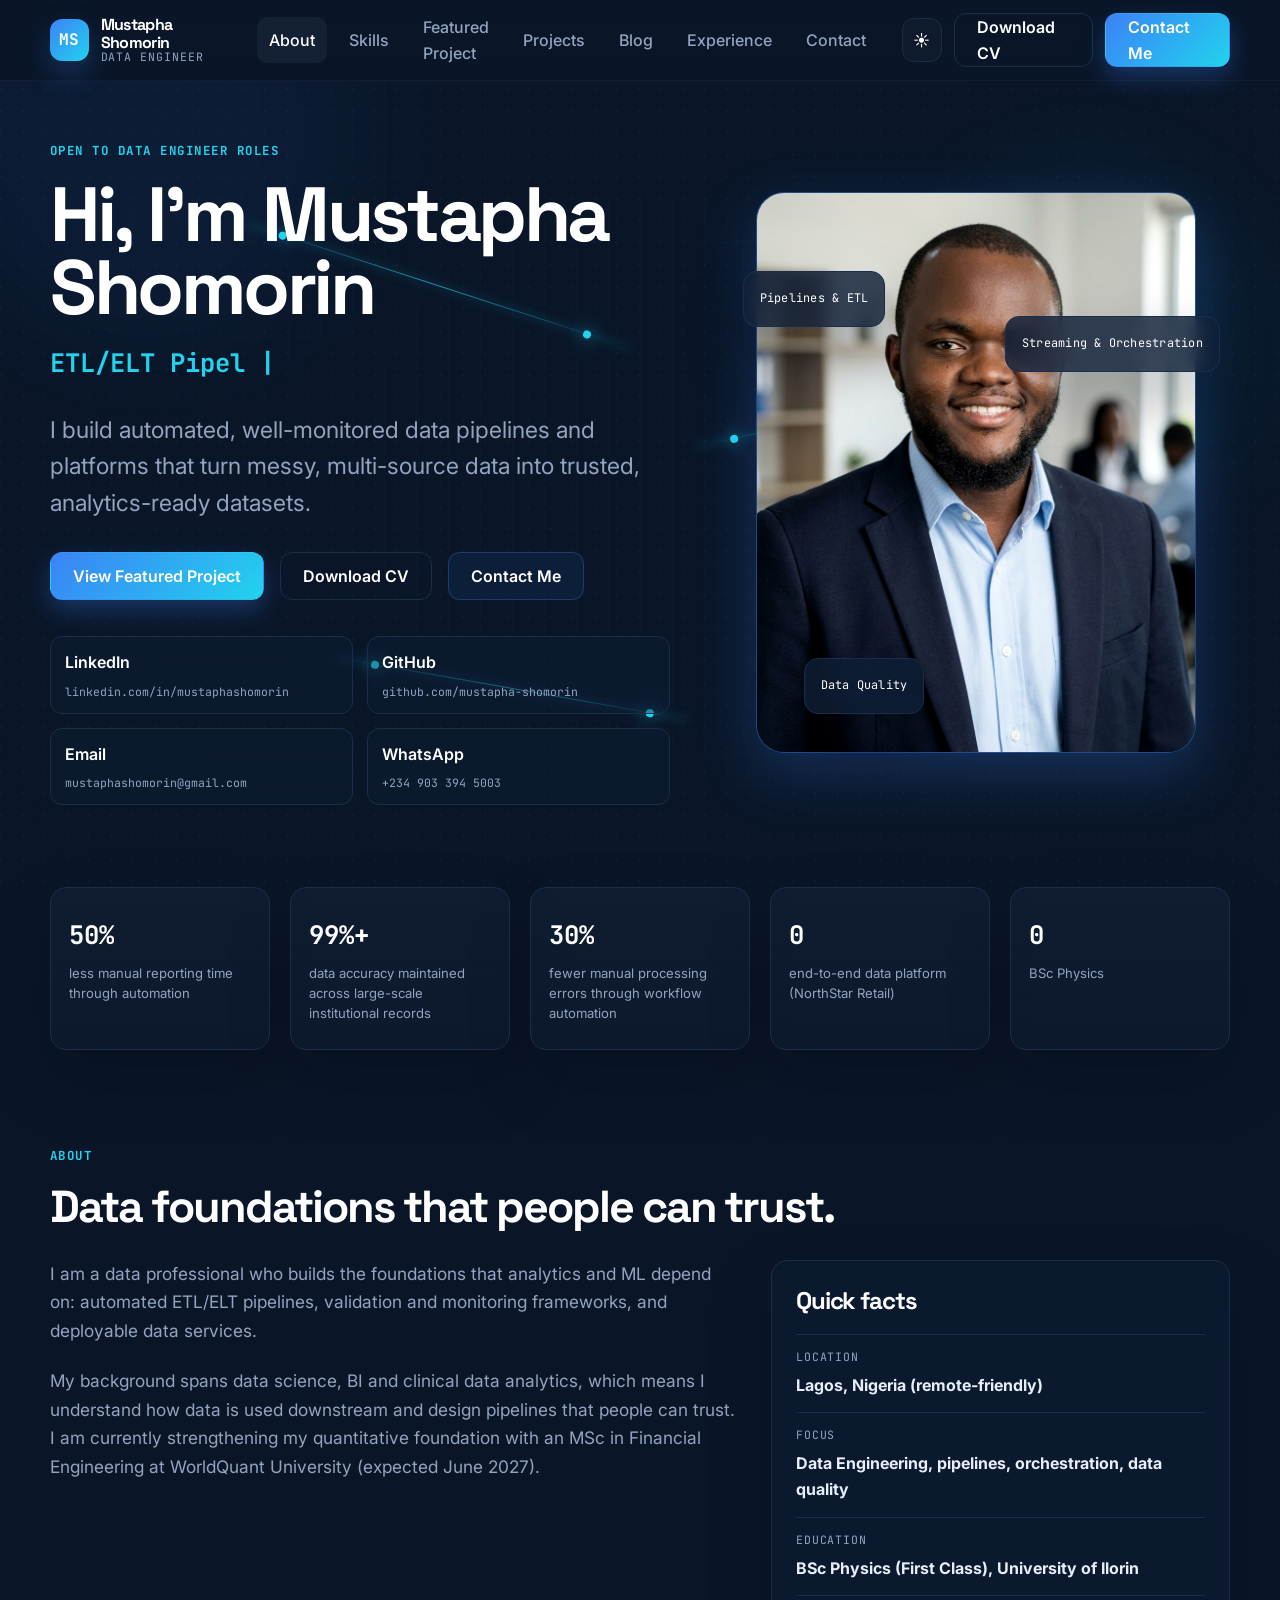
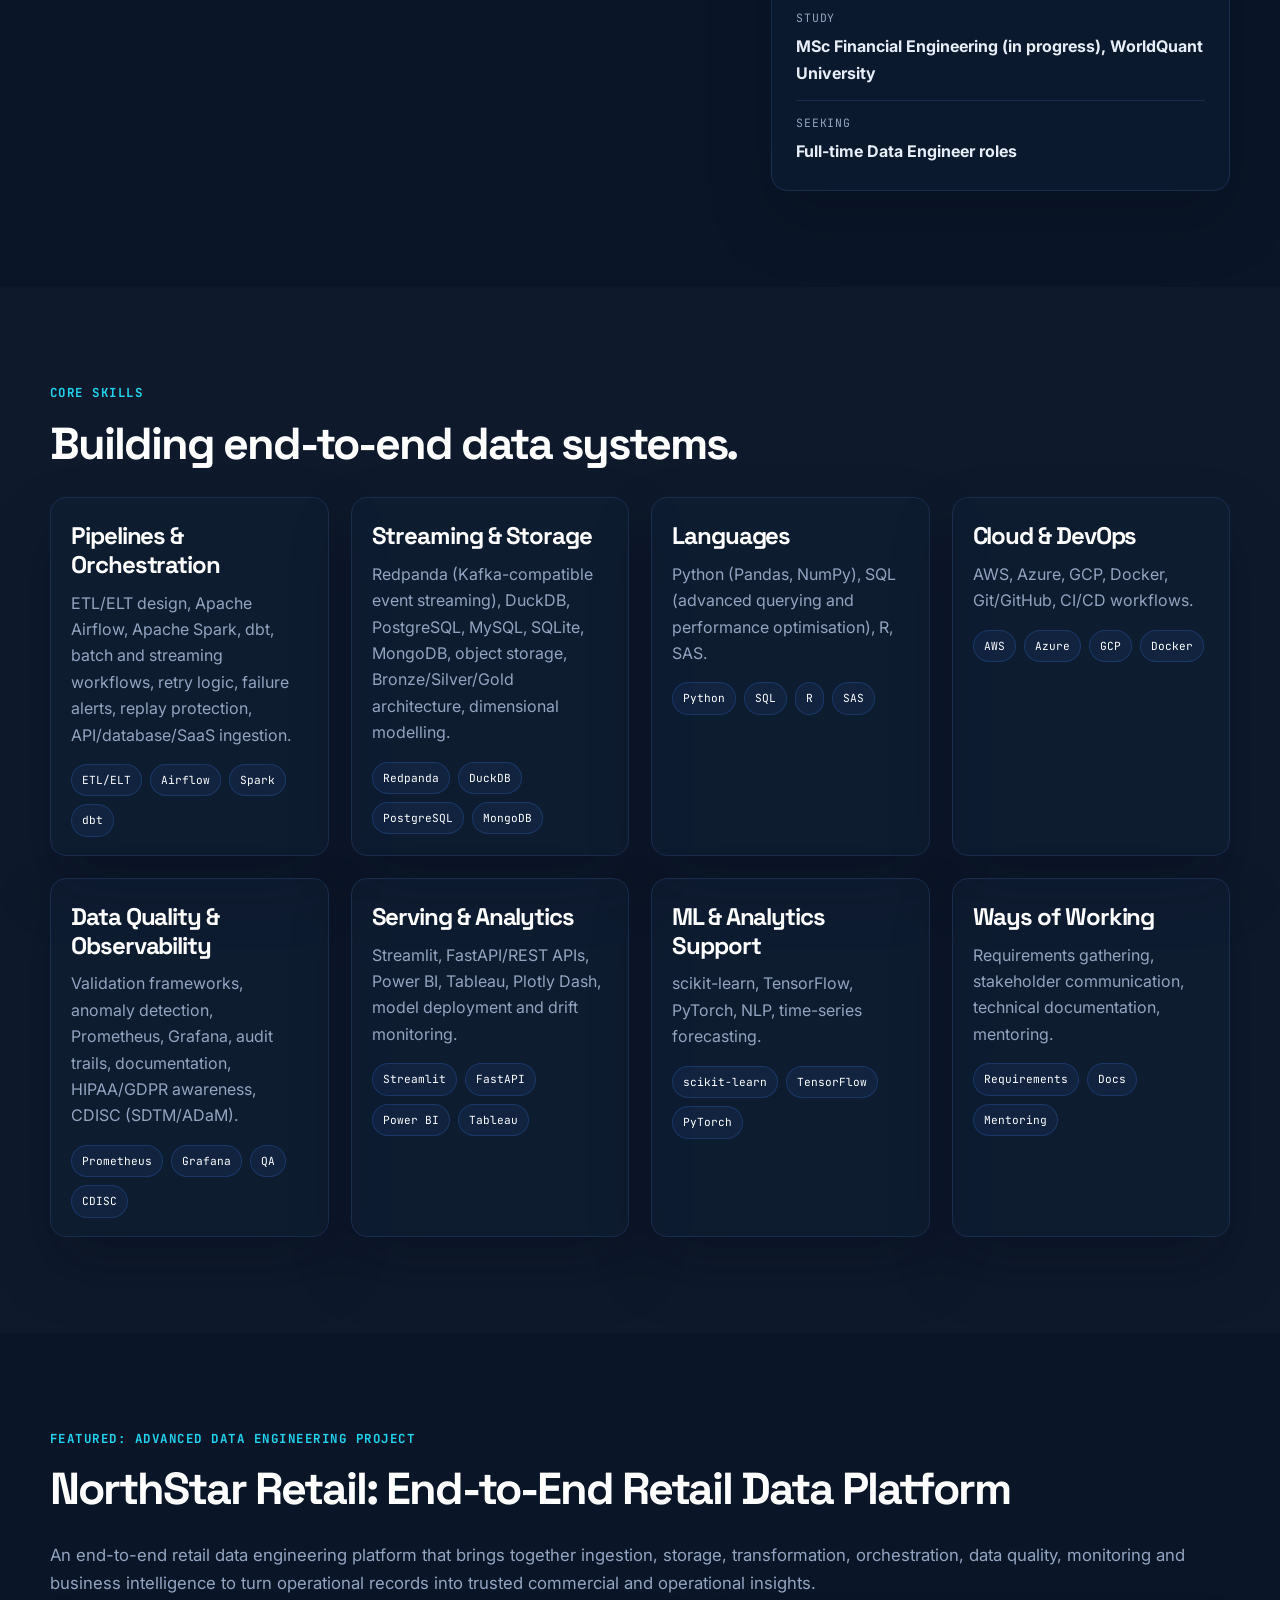
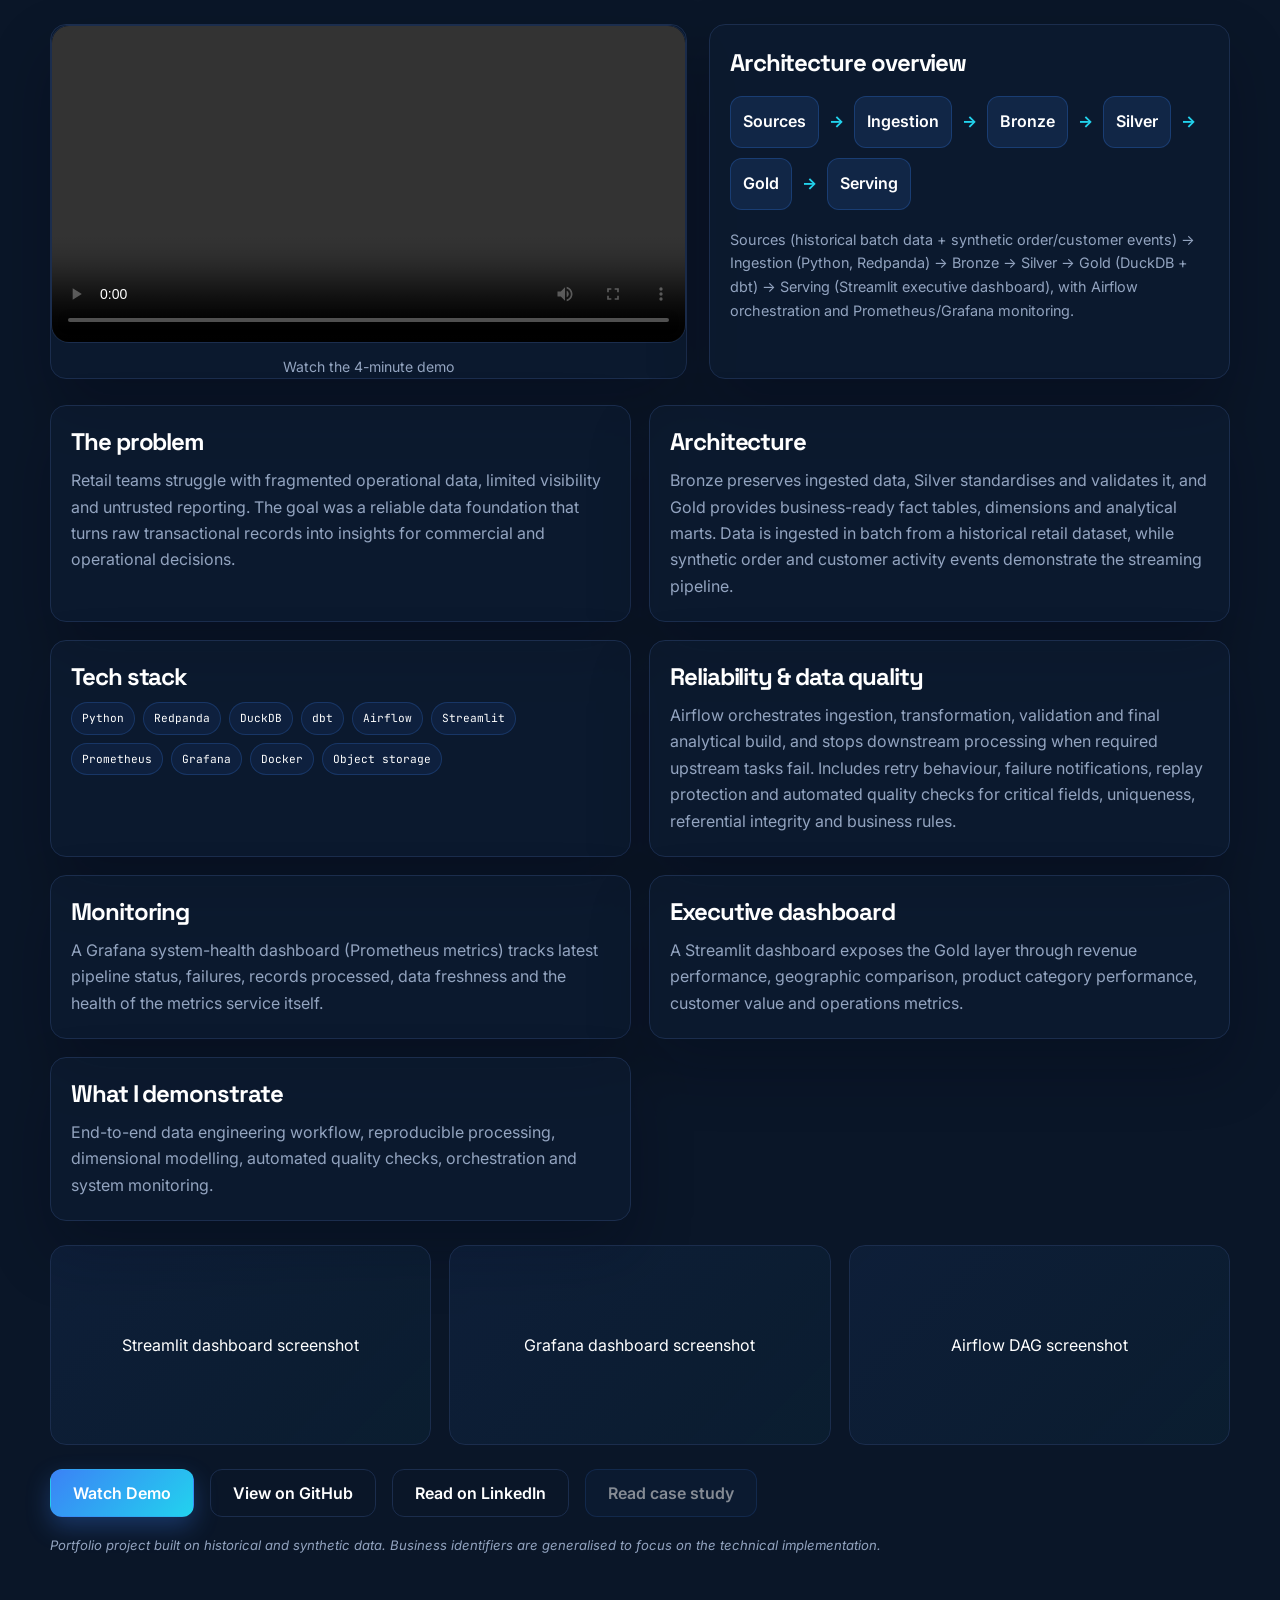
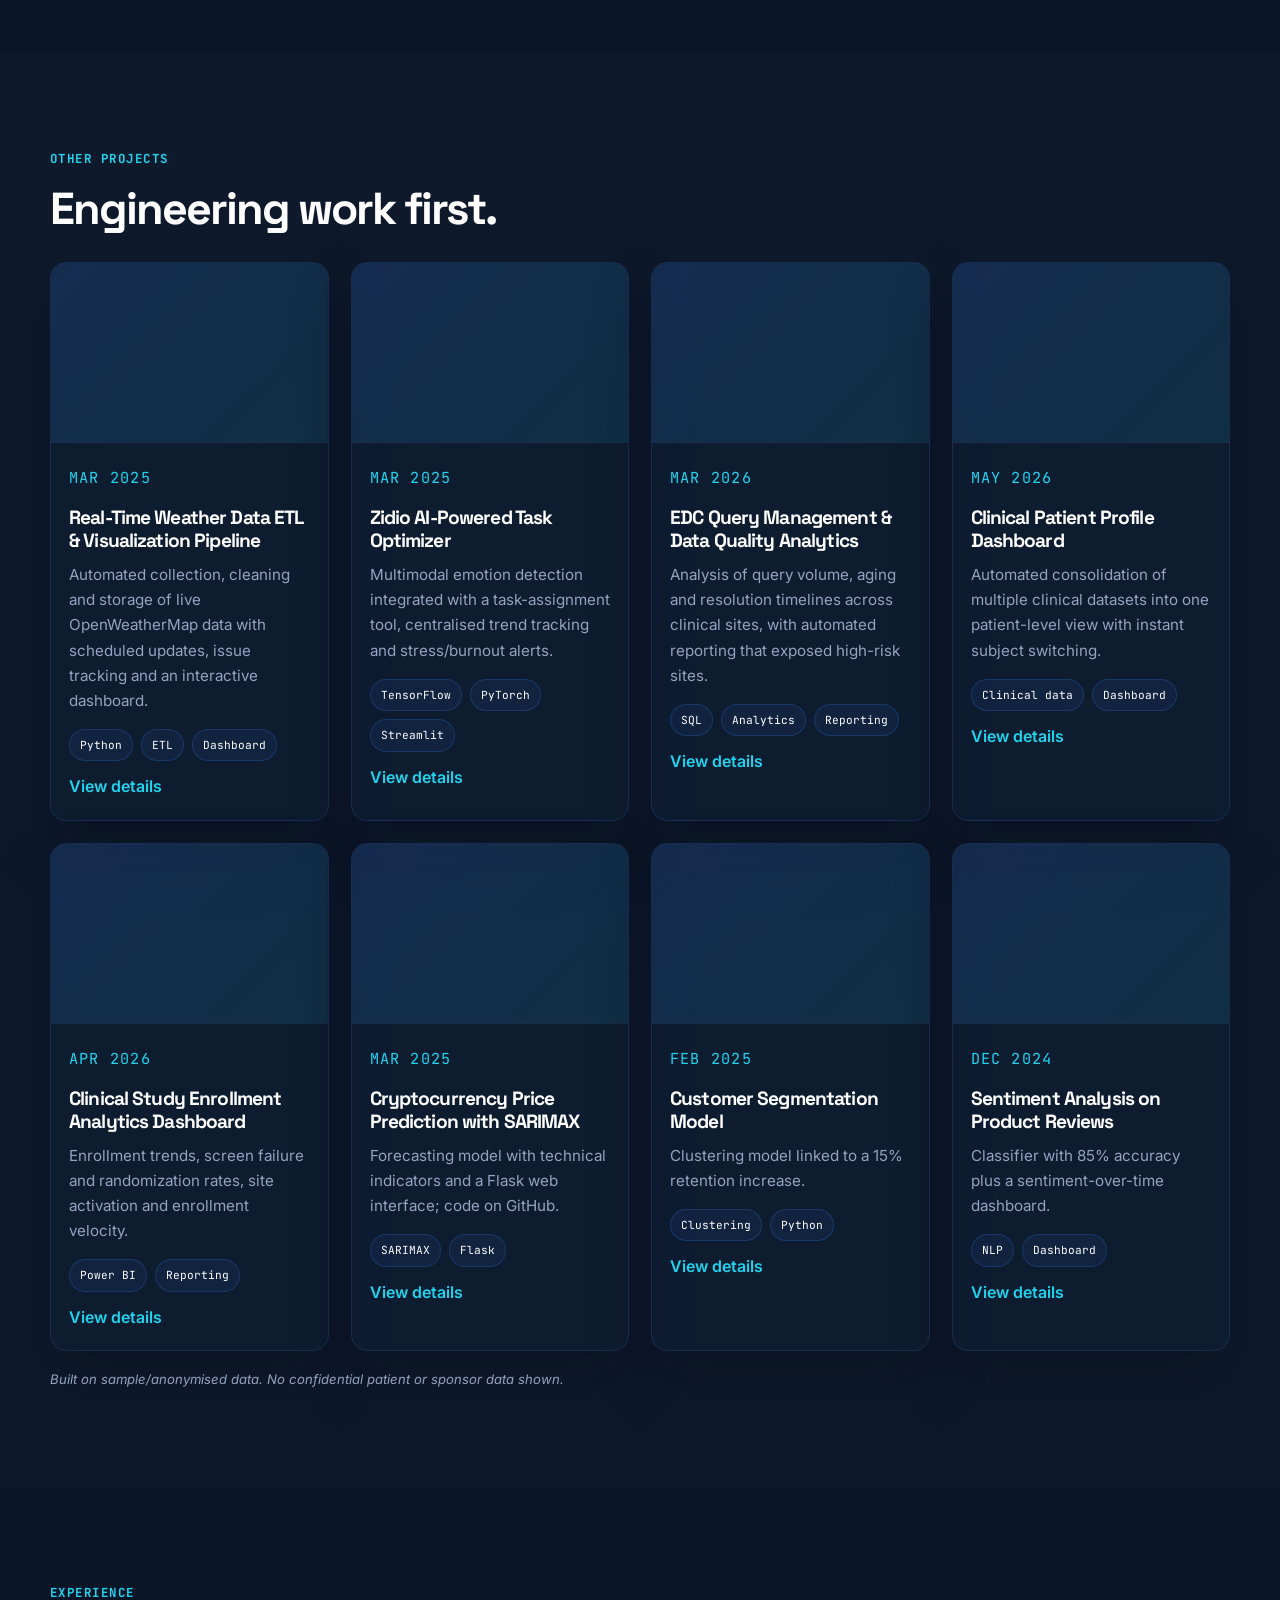
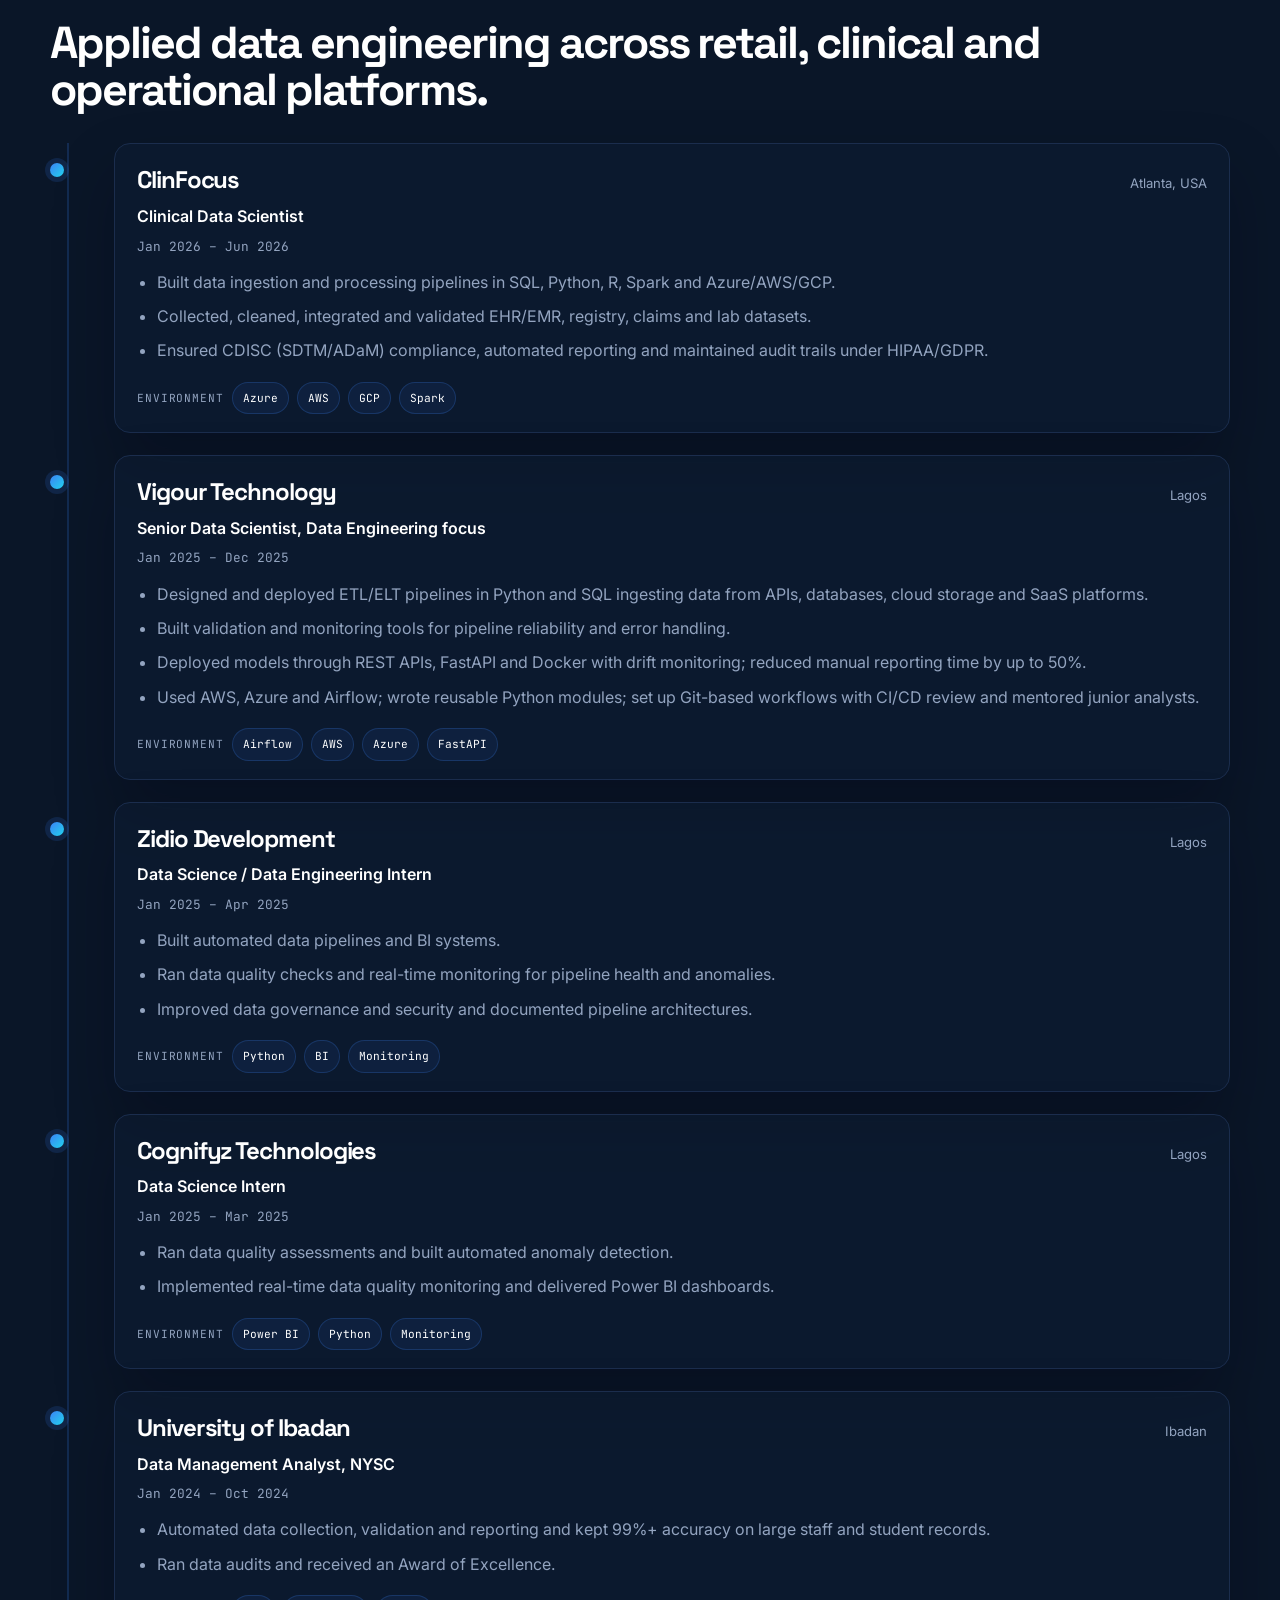
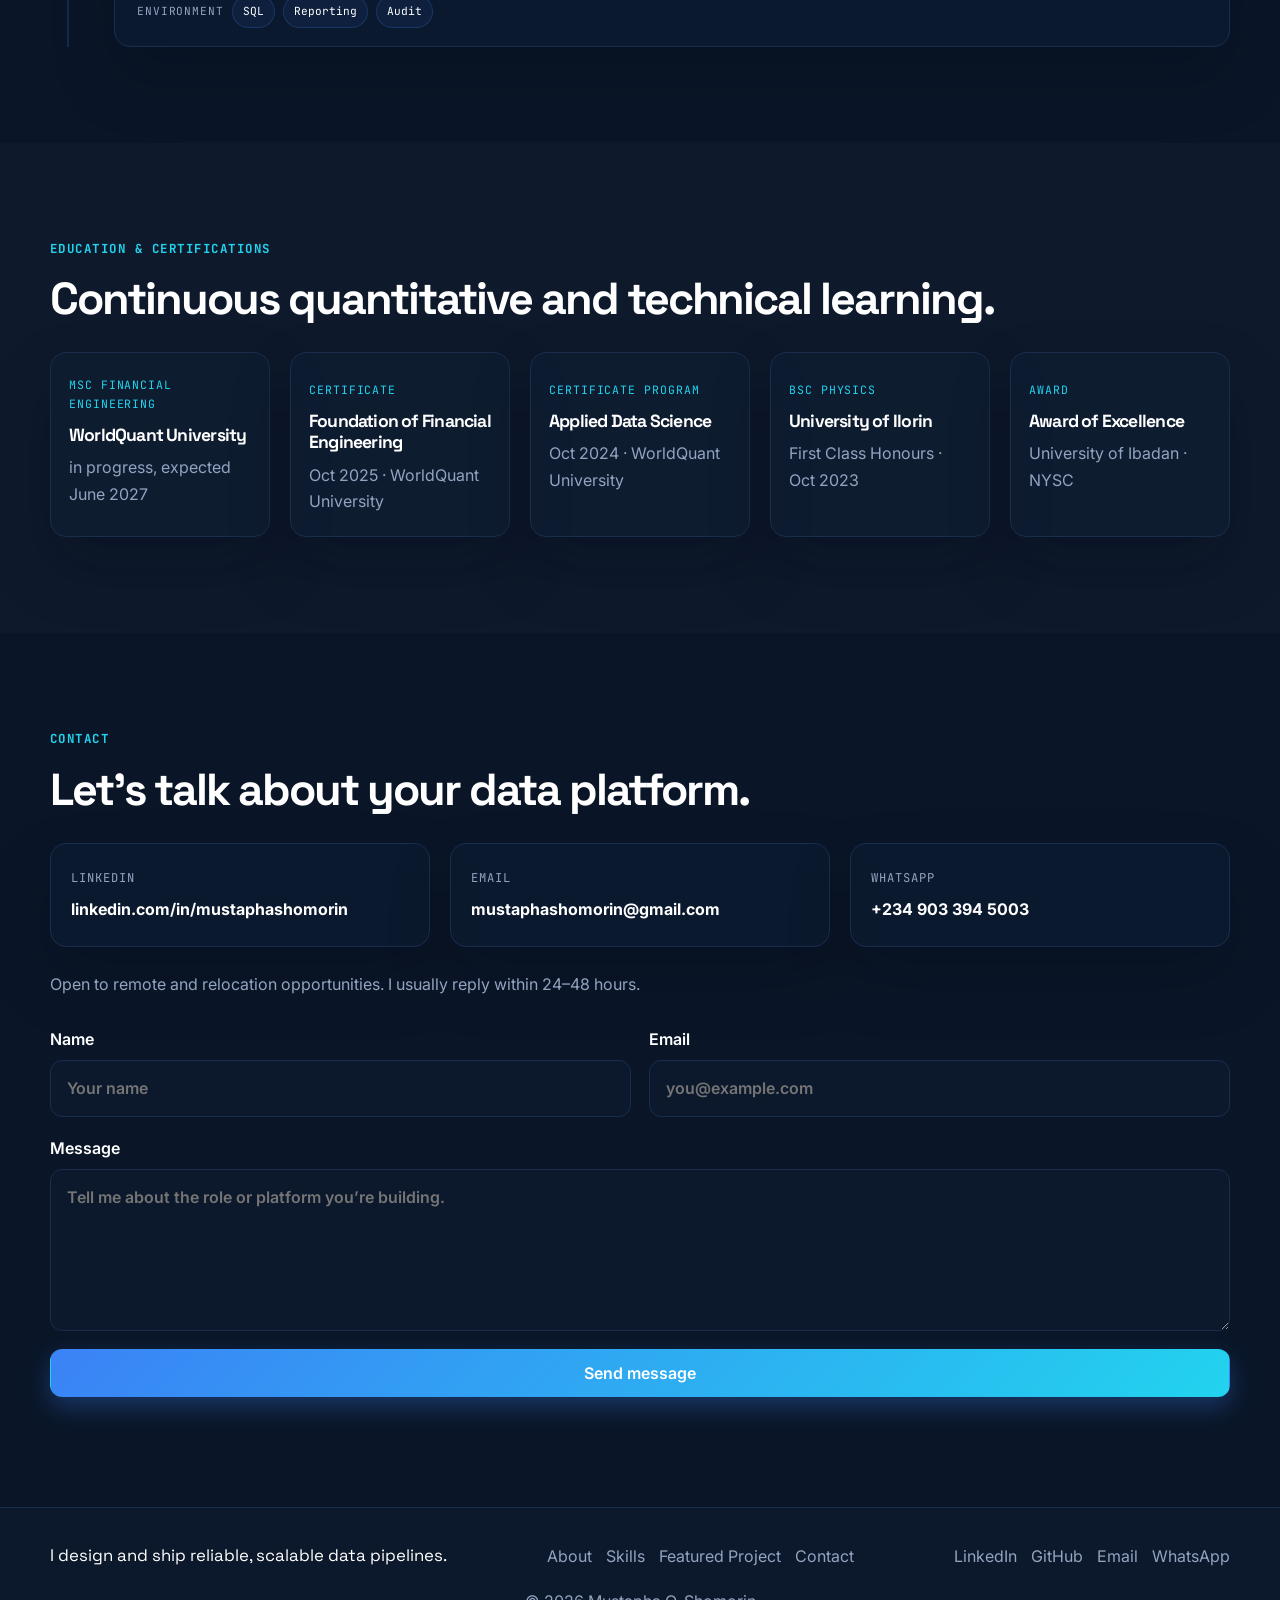
==== commit ea00d845: "Add data engineering blog page" ====
--- a/index.html
+++ b/index.html
@@ -37,6 +37,7 @@
             <li><a href="#skills">Skills</a></li>
             <li><a href="#featured">Featured Project</a></li>
             <li><a href="Pages/projects.html">Projects</a></li>
+            <li><a href="Pages/blog.html">Blog</a></li>
             <li><a href="#experience">Experience</a></li>
             <li><a href="#contact">Contact</a></li>
           </ul>
--- a/assests/style.css
+++ b/assests/style.css
@@ -826,6 +826,50 @@
   gap: 22px;
 }
 
+.blog-grid {
+  display: grid;
+  grid-template-columns: repeat(3, minmax(0, 1fr));
+  align-items: start;
+  gap: 22px;
+}
+
+.blog-card {
+  display: flex;
+  min-height: 100%;
+  flex-direction: column;
+  padding: 24px 22px;
+  border: 1px solid var(--border);
+  border-radius: var(--radius);
+  background: rgba(15, 31, 56, 0.42);
+  box-shadow: var(--shadow);
+}
+
+[data-theme='light'] .blog-card {
+  background: rgba(255, 255, 255, 0.9);
+}
+
+.blog-topic {
+  margin-bottom: 14px;
+  color: var(--cyan);
+  font-family: var(--mono);
+  font-size: 0.72rem;
+  text-transform: uppercase;
+}
+
+.blog-card h2 {
+  margin-bottom: 14px;
+  color: var(--text-strong);
+  font-family: var(--display);
+  font-size: 1.35rem;
+  line-height: 1.3;
+}
+
+.blog-card p {
+  margin-bottom: 14px;
+  color: var(--muted);
+  font-size: 0.95rem;
+}
+
 .project-card {
   overflow: hidden;
 }
@@ -1193,6 +1237,7 @@
   }
 
   .project-grid,
+  .blog-grid,
   .edu-grid {
     grid-template-columns: repeat(2, minmax(0, 1fr));
   }
@@ -1223,6 +1268,7 @@
   .impact-grid,
   .skills-grid,
   .project-grid,
+  .blog-grid,
   .edu-grid {
     grid-template-columns: 1fr;
   }
